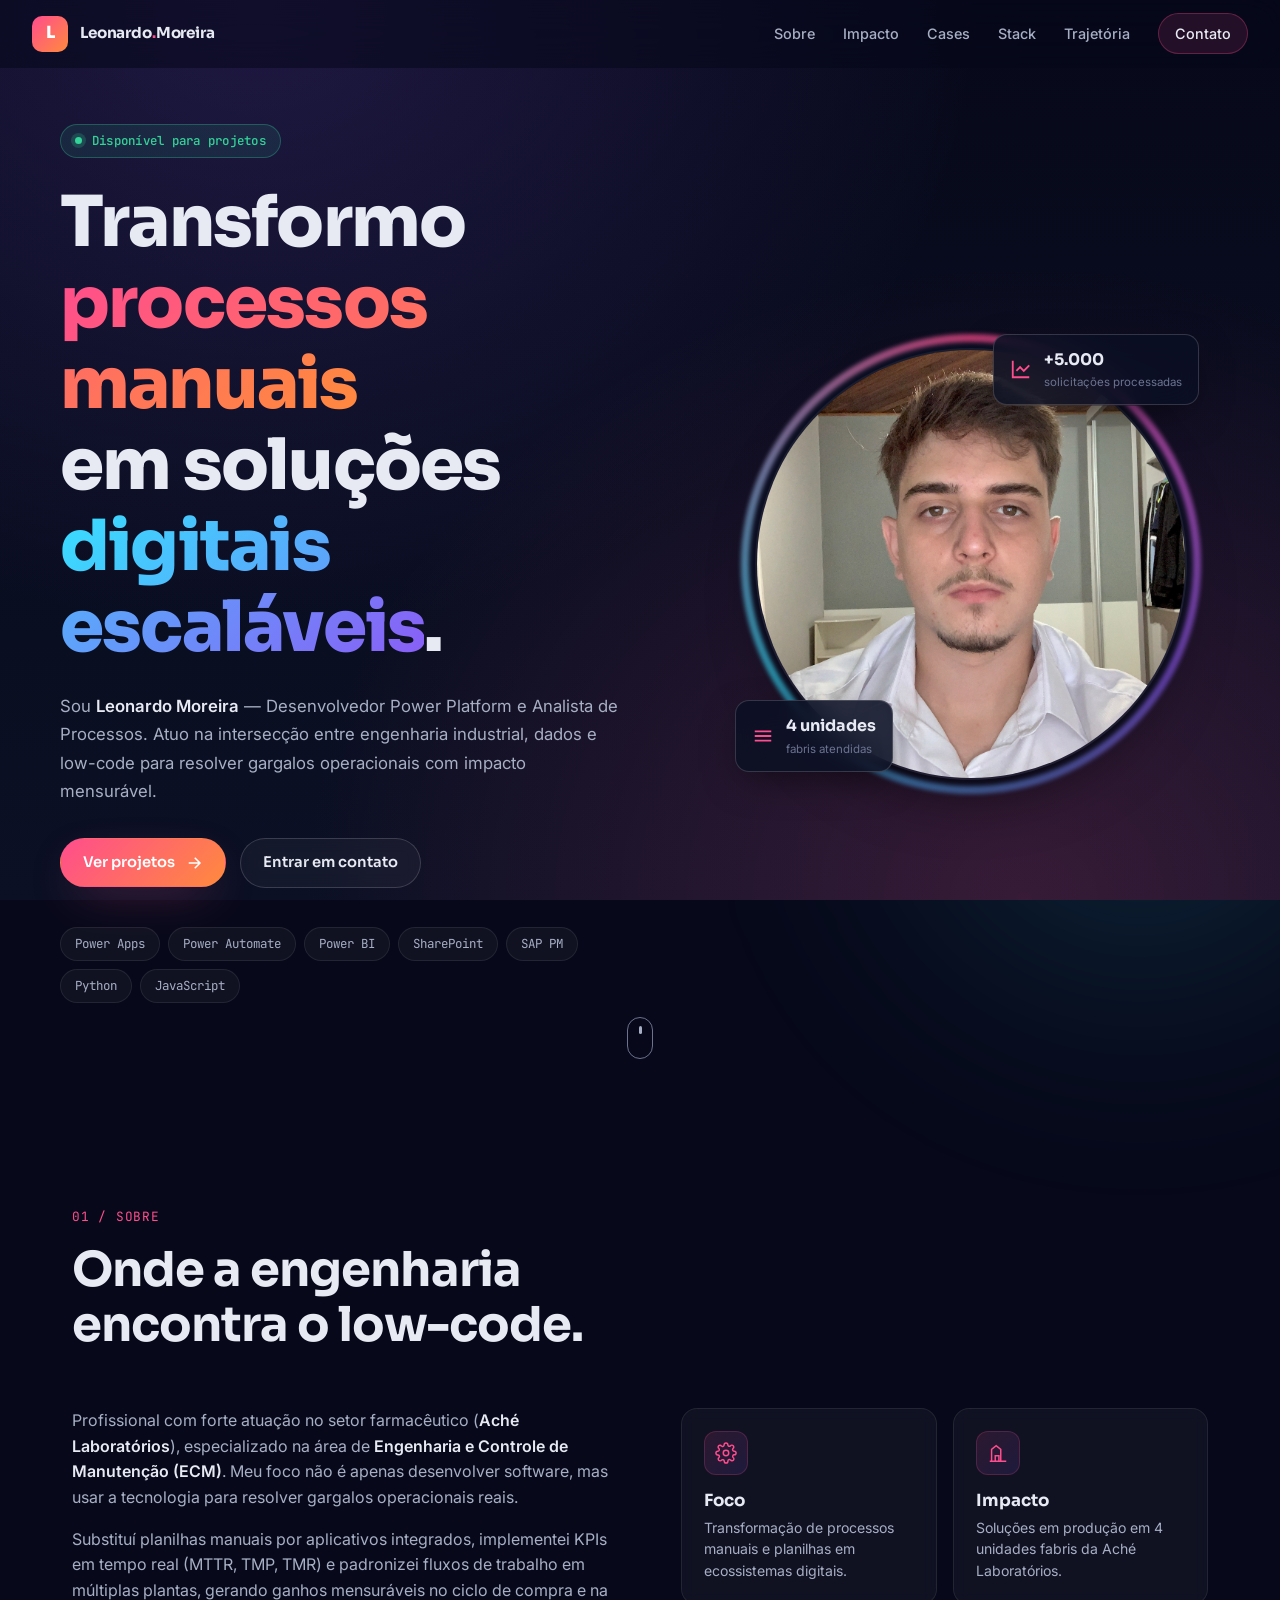
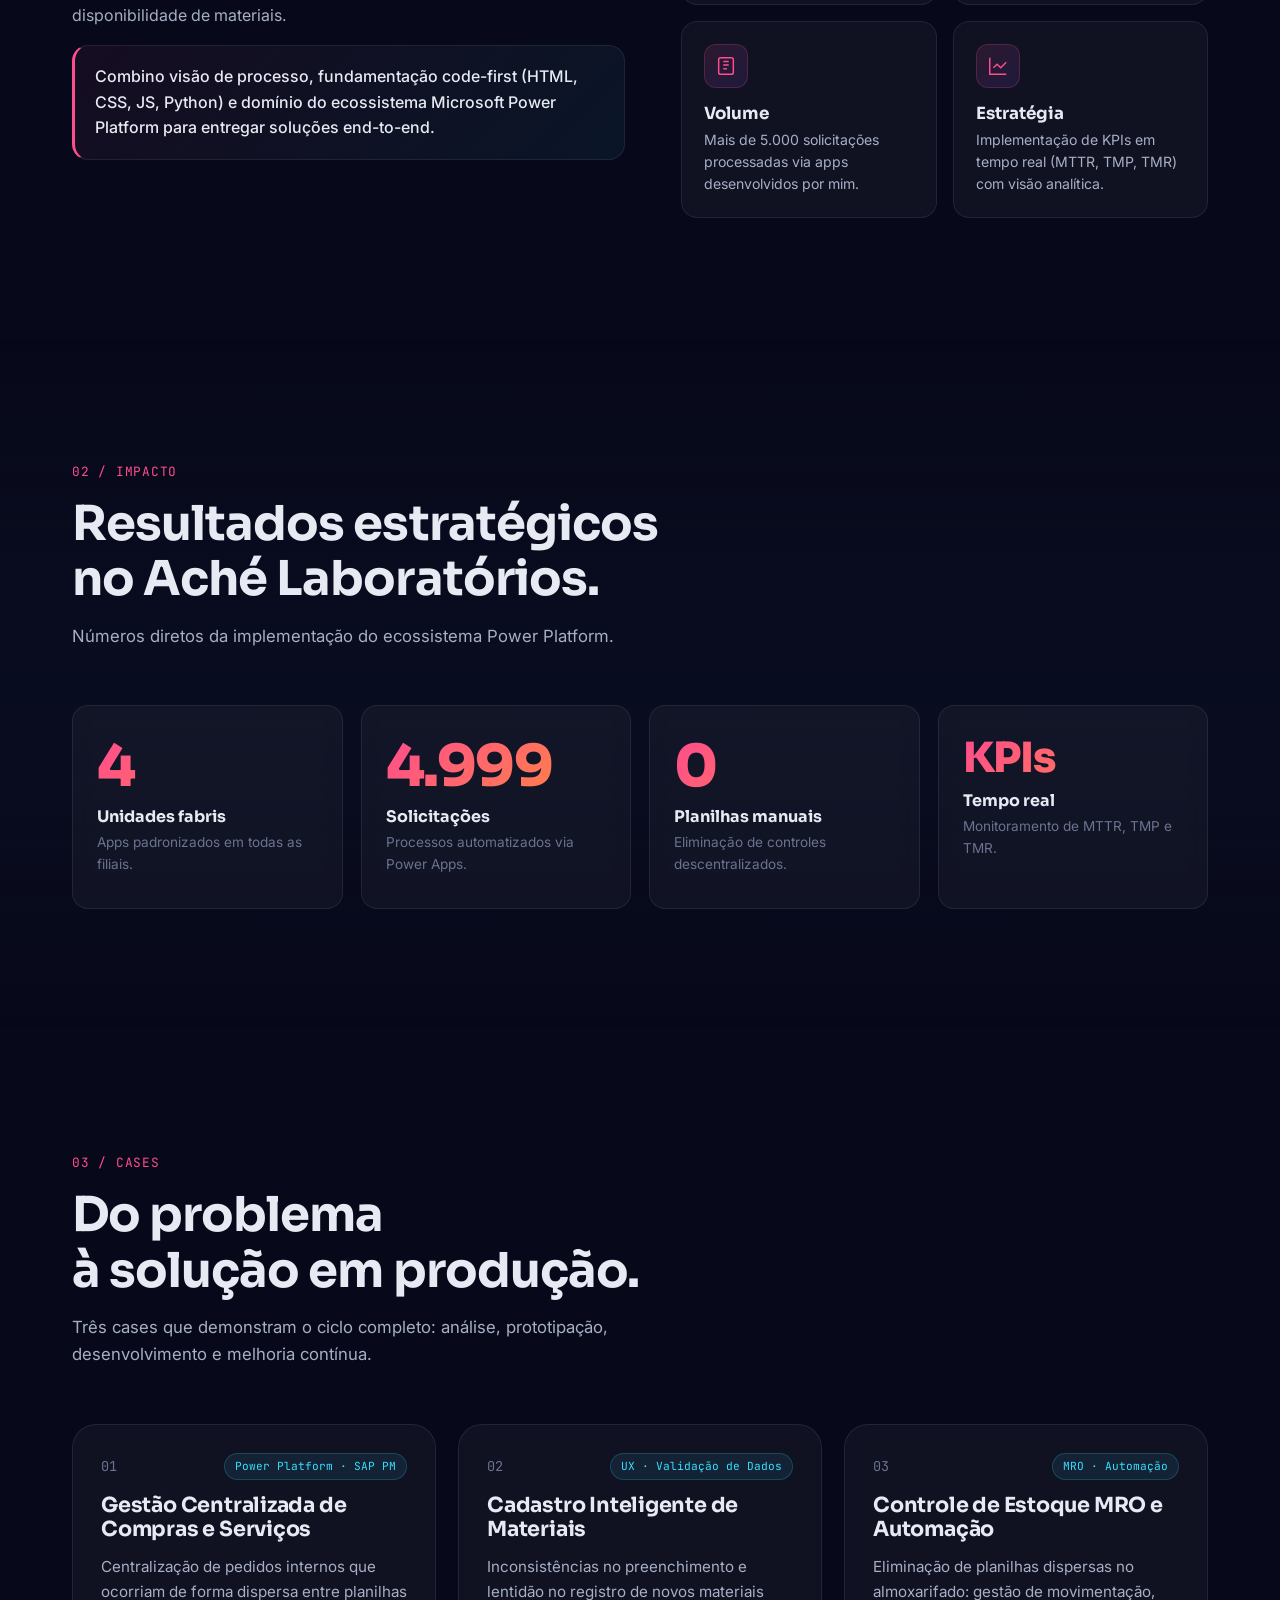
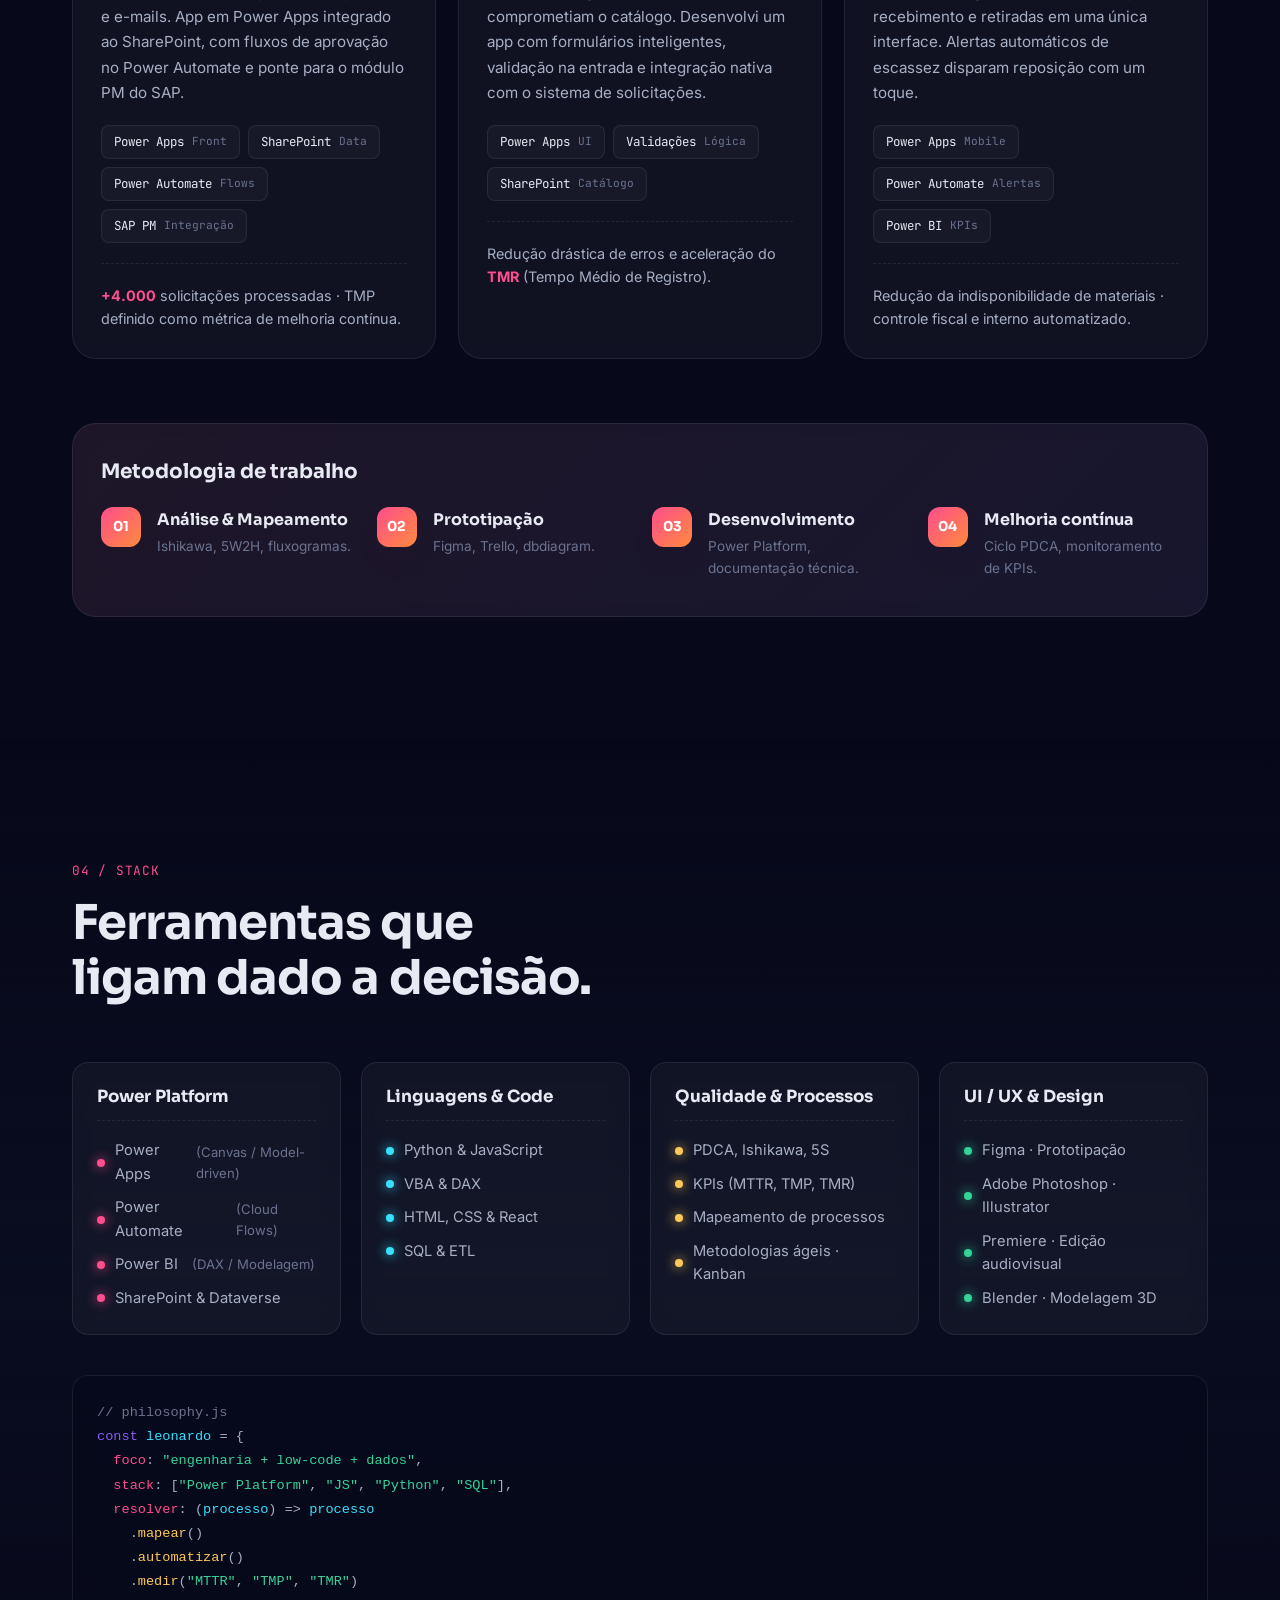
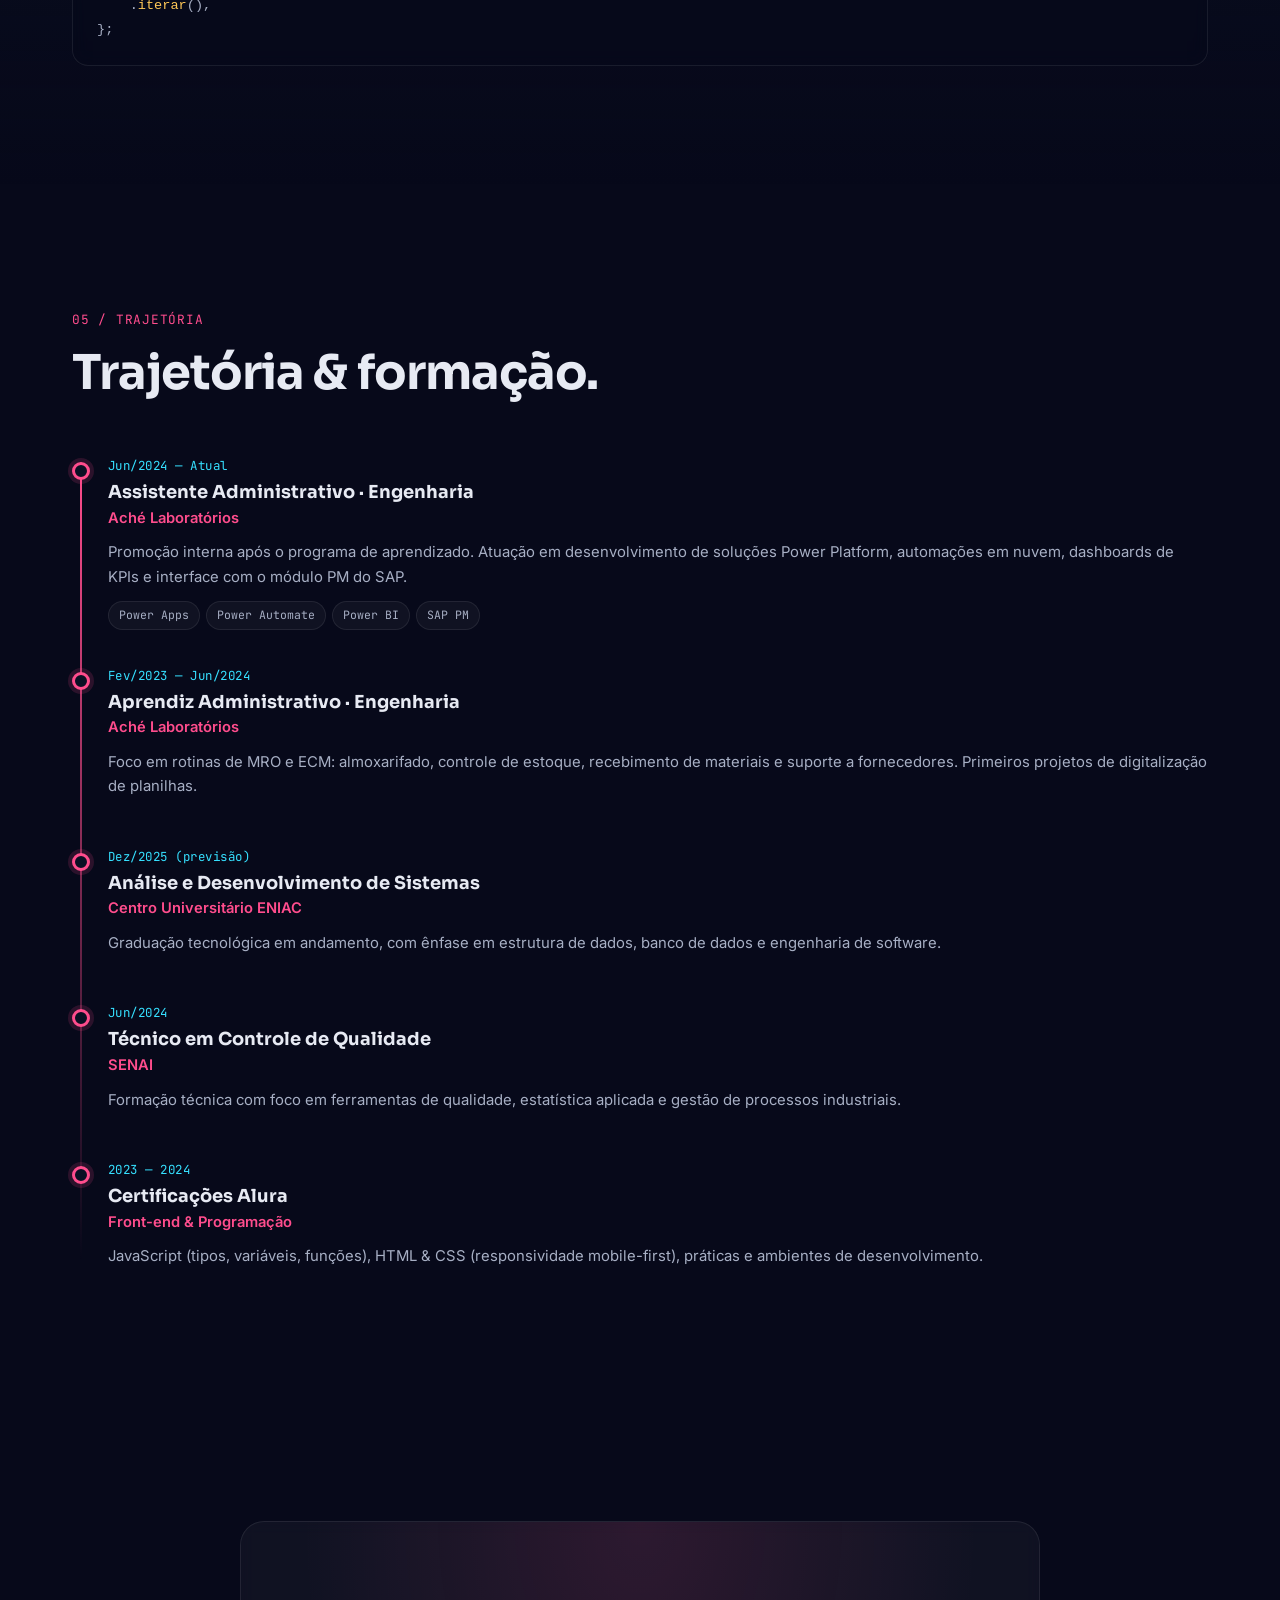
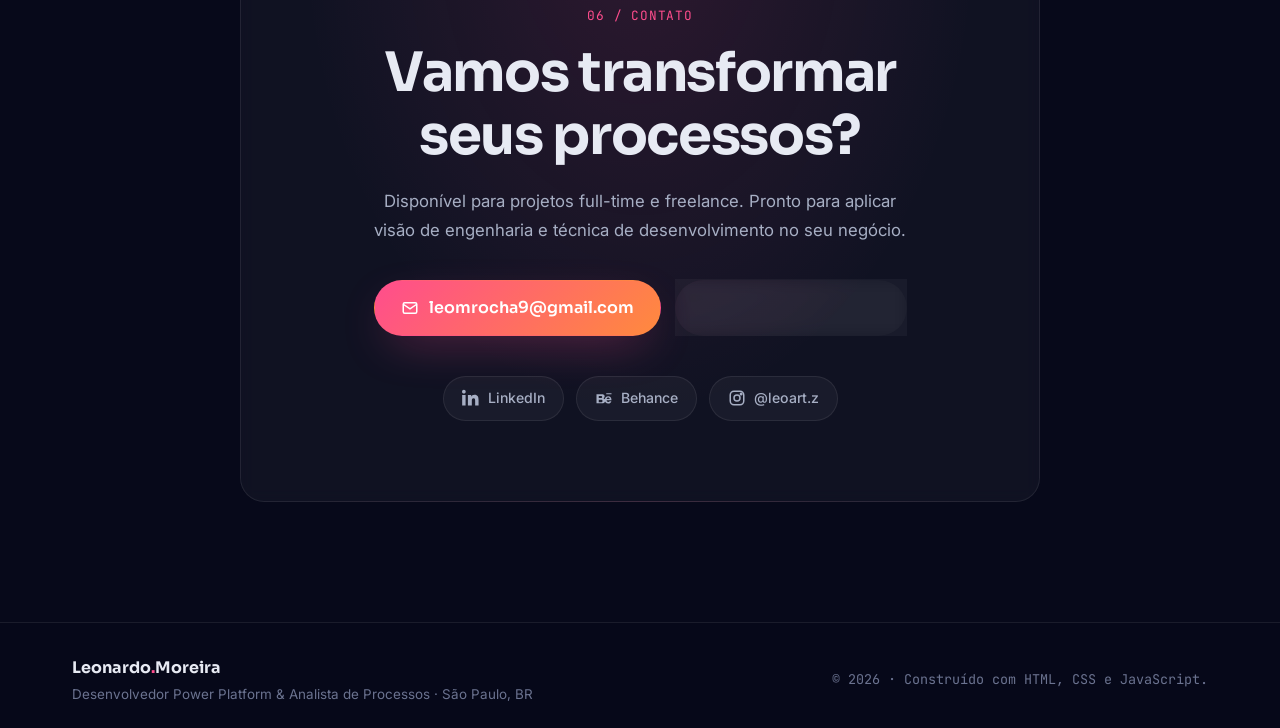
==== index.html @ 19628a92 "feat: portfolio site with data-themed dark UI - Mobile-first responsive layout - Canvas particle net" ====
<!DOCTYPE html>
<html lang="pt-BR">
<head>
    <meta charset="UTF-8" />
    <meta name="viewport" content="width=device-width, initial-scale=1.0" />
    <meta name="description" content="Leonardo Moreira — Desenvolvedor Power Platform & Analista de Processos. Transformando processos manuais em soluções digitais escaláveis." />
    <meta name="author" content="Leonardo Moreira Rocha Alves" />
    <meta name="theme-color" content="#0a0e1a" />

    <meta property="og:type" content="website" />
    <meta property="og:title" content="Leonardo Moreira — Portfólio" />
    <meta property="og:description" content="Desenvolvedor Power Platform & Analista de Processos" />
    <meta property="og:locale" content="pt_BR" />

    <title>Leonardo Moreira — Power Platform & Processos</title>

    <link rel="icon" type="image/svg+xml" href="assets/favicon.svg" />
    <link rel="preconnect" href="https://fonts.googleapis.com" />
    <link rel="preconnect" href="https://fonts.gstatic.com" crossorigin />
    <link href="https://fonts.googleapis.com/css2?family=Sora:wght@400;600;700;800&family=Inter:wght@300;400;500;600;700&family=JetBrains+Mono:wght@400;500&display=swap" rel="stylesheet" />

    <link rel="stylesheet" href="styles/main.css" />
</head>
<body>
    <canvas id="bg-canvas" aria-hidden="true"></canvas>
    <div class="bg-grid" aria-hidden="true"></div>
    <div class="bg-glow bg-glow--1" aria-hidden="true"></div>
    <div class="bg-glow bg-glow--2" aria-hidden="true"></div>

    <header class="nav" id="nav">
        <a href="#top" class="nav__brand" aria-label="Início">
            <span class="nav__logo">L</span>
            <span class="nav__name">Leonardo<span>.</span>Moreira</span>
        </a>
        <nav class="nav__links" aria-label="Navegação principal">
            <a href="#sobre">Sobre</a>
            <a href="#impacto">Impacto</a>
            <a href="#cases">Cases</a>
            <a href="#stack">Stack</a>
            <a href="#trajetoria">Trajetória</a>
            <a href="#contato" class="nav__cta">Contato</a>
        </nav>
        <button class="nav__toggle" id="navToggle" aria-label="Abrir menu" aria-expanded="false">
            <span></span><span></span><span></span>
        </button>
    </header>

    <main id="top">
        <!-- HERO -->
        <section class="hero">
            <div class="hero__container">
                <div class="hero__content reveal">
                    <span class="hero__eyebrow">
                        <span class="dot"></span> Disponível para projetos
                    </span>
                    <h1 class="hero__title">
                        Transformo <span class="grad">processos manuais</span><br />
                        em soluções <span class="grad-2">digitais escaláveis</span>.
                    </h1>
                    <p class="hero__lead">
                        Sou <strong>Leonardo Moreira</strong> — Desenvolvedor Power Platform e Analista de Processos.
                        Atuo na intersecção entre engenharia industrial, dados e low-code para resolver gargalos
                        operacionais com impacto mensurável.
                    </p>
                    <div class="hero__actions">
                        <a href="#cases" class="btn btn--primary">
                            Ver projetos
                            <svg viewBox="0 0 24 24" fill="none" stroke="currentColor" stroke-width="2"><path d="M5 12h14M13 5l7 7-7 7"/></svg>
                        </a>
                        <a href="#contato" class="btn btn--ghost">Entrar em contato</a>
                    </div>
                    <div class="hero__chips">
                        <span class="chip">Power Apps</span>
                        <span class="chip">Power Automate</span>
                        <span class="chip">Power BI</span>
                        <span class="chip">SharePoint</span>
                        <span class="chip">SAP PM</span>
                        <span class="chip">Python</span>
                        <span class="chip">JavaScript</span>
                    </div>
                </div>

                <div class="hero__visual reveal" data-delay="120">
                    <div class="profile">
                        <div class="profile__ring"></div>
                        <div class="profile__photo">
                            <img src="assets/foto-perfil.jpg" alt="Leonardo Moreira" loading="eager" />
                        </div>
                        <div class="profile__badge profile__badge--top">
                            <svg viewBox="0 0 24 24" fill="none" stroke="currentColor" stroke-width="2"><path d="M3 3v18h18"/><path d="M7 14l4-4 4 4 6-6"/></svg>
                            <div>
                                <strong>+5.000</strong>
                                <span>solicitações processadas</span>
                            </div>
                        </div>
                        <div class="profile__badge profile__badge--bottom">
                            <svg viewBox="0 0 24 24" fill="none" stroke="currentColor" stroke-width="2"><path d="M3 7h18M3 12h18M3 17h18"/></svg>
                            <div>
                                <strong>4 unidades</strong>
                                <span>fabris atendidas</span>
                            </div>
                        </div>
                    </div>
                </div>
            </div>
            <a href="#sobre" class="hero__scroll" aria-label="Rolar para baixo">
                <span></span>
            </a>
        </section>

        <!-- SOBRE -->
        <section class="section" id="sobre">
            <div class="container">
                <div class="section__head reveal">
                    <span class="section__eyebrow">01 / Sobre</span>
                    <h2 class="section__title">Onde a engenharia<br /> encontra o low-code.</h2>
                </div>
                <div class="about">
                    <div class="about__text reveal">
                        <p>
                            Profissional com forte atuação no setor farmacêutico (<strong>Aché Laboratórios</strong>),
                            especializado na área de <strong>Engenharia e Controle de Manutenção (ECM)</strong>.
                            Meu foco não é apenas desenvolver software, mas usar a tecnologia para resolver
                            gargalos operacionais reais.
                        </p>
                        <p>
                            Substituí planilhas manuais por aplicativos integrados, implementei KPIs em tempo real
                            (MTTR, TMP, TMR) e padronizei fluxos de trabalho em múltiplas plantas, gerando ganhos
                            mensuráveis no ciclo de compra e na disponibilidade de materiais.
                        </p>
                        <p class="about__highlight">
                            Combino visão de processo, fundamentação code-first (HTML, CSS, JS, Python) e
                            domínio do ecossistema Microsoft Power Platform para entregar soluções end-to-end.
                        </p>
                    </div>
                    <div class="about__pillars">
                        <article class="pillar reveal" data-delay="0">
                            <div class="pillar__icon">
                                <svg viewBox="0 0 24 24" fill="none" stroke="currentColor" stroke-width="1.6"><circle cx="12" cy="12" r="3"/><path d="M19.4 15a1.7 1.7 0 0 0 .3 1.8l.1.1a2 2 0 1 1-2.8 2.8l-.1-.1a1.7 1.7 0 0 0-1.8-.3 1.7 1.7 0 0 0-1 1.5V21a2 2 0 1 1-4 0v-.1a1.7 1.7 0 0 0-1.1-1.5 1.7 1.7 0 0 0-1.8.3l-.1.1a2 2 0 1 1-2.8-2.8l.1-.1a1.7 1.7 0 0 0 .3-1.8 1.7 1.7 0 0 0-1.5-1H3a2 2 0 1 1 0-4h.1a1.7 1.7 0 0 0 1.5-1.1 1.7 1.7 0 0 0-.3-1.8l-.1-.1a2 2 0 1 1 2.8-2.8l.1.1a1.7 1.7 0 0 0 1.8.3h.1A1.7 1.7 0 0 0 10 3.1V3a2 2 0 1 1 4 0v.1a1.7 1.7 0 0 0 1 1.5 1.7 1.7 0 0 0 1.8-.3l.1-.1a2 2 0 1 1 2.8 2.8l-.1.1a1.7 1.7 0 0 0-.3 1.8v.1a1.7 1.7 0 0 0 1.5 1H21a2 2 0 1 1 0 4h-.1a1.7 1.7 0 0 0-1.5 1z"/></svg>
                            </div>
                            <h3>Foco</h3>
                            <p>Transformação de processos manuais e planilhas em ecossistemas digitais.</p>
                        </article>
                        <article class="pillar reveal" data-delay="80">
                            <div class="pillar__icon">
                                <svg viewBox="0 0 24 24" fill="none" stroke="currentColor" stroke-width="1.6"><path d="M3 21h18M5 21V8l5-4 5 4v13M9 21v-6h4v6"/></svg>
                            </div>
                            <h3>Impacto</h3>
                            <p>Soluções em produção em 4 unidades fabris da Aché Laboratórios.</p>
                        </article>
                        <article class="pillar reveal" data-delay="160">
                            <div class="pillar__icon">
                                <svg viewBox="0 0 24 24" fill="none" stroke="currentColor" stroke-width="1.6"><rect x="4" y="3" width="16" height="18" rx="2"/><path d="M9 7h6M9 11h6M9 15h4"/></svg>
                            </div>
                            <h3>Volume</h3>
                            <p>Mais de 5.000 solicitações processadas via apps desenvolvidos por mim.</p>
                        </article>
                        <article class="pillar reveal" data-delay="240">
                            <div class="pillar__icon">
                                <svg viewBox="0 0 24 24" fill="none" stroke="currentColor" stroke-width="1.6"><path d="M3 3v18h18"/><path d="M7 14l4-4 4 4 6-6"/></svg>
                            </div>
                            <h3>Estratégia</h3>
                            <p>Implementação de KPIs em tempo real (MTTR, TMP, TMR) com visão analítica.</p>
                        </article>
                    </div>
                </div>
            </div>
        </section>

        <!-- IMPACTO -->
        <section class="section section--alt" id="impacto">
            <div class="container">
                <div class="section__head reveal">
                    <span class="section__eyebrow">02 / Impacto</span>
                    <h2 class="section__title">Resultados estratégicos<br /> no Aché Laboratórios.</h2>
                    <p class="section__sub">Números diretos da implementação do ecossistema Power Platform.</p>
                </div>
                <div class="metrics">
                    <article class="metric reveal">
                        <div class="metric__value" data-count="4">0</div>
                        <h3>Unidades fabris</h3>
                        <p>Apps padronizados em todas as filiais.</p>
                    </article>
                    <article class="metric reveal" data-delay="80">
                        <div class="metric__value" data-count="5000" data-suffix="+">0</div>
                        <h3>Solicitações</h3>
                        <p>Processos automatizados via Power Apps.</p>
                    </article>
                    <article class="metric reveal" data-delay="160">
                        <div class="metric__value" data-count="0">0</div>
                        <h3>Planilhas manuais</h3>
                        <p>Eliminação de controles descentralizados.</p>
                    </article>
                    <article class="metric reveal" data-delay="240">
                        <div class="metric__value metric__value--text">KPIs</div>
                        <h3>Tempo real</h3>
                        <p>Monitoramento de MTTR, TMP e TMR.</p>
                    </article>
                </div>
            </div>
        </section>

        <!-- CASES -->
        <section class="section" id="cases">
            <div class="container">
                <div class="section__head reveal">
                    <span class="section__eyebrow">03 / Cases</span>
                    <h2 class="section__title">Do problema<br /> à solução em produção.</h2>
                    <p class="section__sub">Três cases que demonstram o ciclo completo: análise, prototipação, desenvolvimento e melhoria contínua.</p>
                </div>
                <div class="cases">
                    <article class="case reveal">
                        <header class="case__header">
                            <span class="case__num">01</span>
                            <span class="case__tag">Power Platform · SAP PM</span>
                        </header>
                        <h3>Gestão Centralizada de Compras e Serviços</h3>
                        <p class="case__desc">
                            Centralização de pedidos internos que ocorriam de forma dispersa entre planilhas
                            e e-mails. App em Power Apps integrado ao SharePoint, com fluxos de aprovação no
                            Power Automate e ponte para o módulo PM do SAP.
                        </p>
                        <ul class="case__stack">
                            <li>Power Apps <span>Front</span></li>
                            <li>SharePoint <span>Data</span></li>
                            <li>Power Automate <span>Flows</span></li>
                            <li>SAP PM <span>Integração</span></li>
                        </ul>
                        <div class="case__result">
                            <strong>+4.000</strong> solicitações processadas · TMP definido como métrica de melhoria contínua.
                        </div>
                    </article>

                    <article class="case reveal" data-delay="100">
                        <header class="case__header">
                            <span class="case__num">02</span>
                            <span class="case__tag">UX · Validação de Dados</span>
                        </header>
                        <h3>Cadastro Inteligente de Materiais</h3>
                        <p class="case__desc">
                            Inconsistências no preenchimento e lentidão no registro de novos materiais comprometiam
                            o catálogo. Desenvolvi um app com formulários inteligentes, validação na entrada
                            e integração nativa com o sistema de solicitações.
                        </p>
                        <ul class="case__stack">
                            <li>Power Apps <span>UI</span></li>
                            <li>Validações <span>Lógica</span></li>
                            <li>SharePoint <span>Catálogo</span></li>
                        </ul>
                        <div class="case__result">
                            Redução drástica de erros e aceleração do <strong>TMR</strong> (Tempo Médio de Registro).
                        </div>
                    </article>

                    <article class="case reveal" data-delay="200">
                        <header class="case__header">
                            <span class="case__num">03</span>
                            <span class="case__tag">MRO · Automação</span>
                        </header>
                        <h3>Controle de Estoque MRO e Automação</h3>
                        <p class="case__desc">
                            Eliminação de planilhas dispersas no almoxarifado: gestão de movimentação,
                            recebimento e retiradas em uma única interface. Alertas automáticos de escassez
                            disparam reposição com um toque.
                        </p>
                        <ul class="case__stack">
                            <li>Power Apps <span>Mobile</span></li>
                            <li>Power Automate <span>Alertas</span></li>
                            <li>Power BI <span>KPIs</span></li>
                        </ul>
                        <div class="case__result">
                            Redução da indisponibilidade de materiais · controle fiscal e interno automatizado.
                        </div>
                    </article>
                </div>

                <div class="method reveal">
                    <h3 class="method__title">Metodologia de trabalho</h3>
                    <ol class="method__steps">
                        <li>
                            <span>01</span>
                            <strong>Análise &amp; Mapeamento</strong>
                            <p>Ishikawa, 5W2H, fluxogramas.</p>
                        </li>
                        <li>
                            <span>02</span>
                            <strong>Prototipação</strong>
                            <p>Figma, Trello, dbdiagram.</p>
                        </li>
                        <li>
                            <span>03</span>
                            <strong>Desenvolvimento</strong>
                            <p>Power Platform, documentação técnica.</p>
                        </li>
                        <li>
                            <span>04</span>
                            <strong>Melhoria contínua</strong>
                            <p>Ciclo PDCA, monitoramento de KPIs.</p>
                        </li>
                    </ol>
                </div>
            </div>
        </section>

        <!-- STACK -->
        <section class="section section--alt" id="stack">
            <div class="container">
                <div class="section__head reveal">
                    <span class="section__eyebrow">04 / Stack</span>
                    <h2 class="section__title">Ferramentas que<br /> ligam dado a decisão.</h2>
                </div>

                <div class="stack">
                    <article class="stack__group reveal">
                        <h3>Power Platform</h3>
                        <ul>
                            <li><span class="dotc dotc--p"></span> Power Apps <em>(Canvas / Model-driven)</em></li>
                            <li><span class="dotc dotc--p"></span> Power Automate <em>(Cloud Flows)</em></li>
                            <li><span class="dotc dotc--p"></span> Power BI <em>(DAX / Modelagem)</em></li>
                            <li><span class="dotc dotc--p"></span> SharePoint &amp; Dataverse</li>
                        </ul>
                    </article>

                    <article class="stack__group reveal" data-delay="80">
                        <h3>Linguagens &amp; Code</h3>
                        <ul>
                            <li><span class="dotc dotc--c"></span> Python &amp; JavaScript</li>
                            <li><span class="dotc dotc--c"></span> VBA &amp; DAX</li>
                            <li><span class="dotc dotc--c"></span> HTML, CSS &amp; React</li>
                            <li><span class="dotc dotc--c"></span> SQL &amp; ETL</li>
                        </ul>
                    </article>

                    <article class="stack__group reveal" data-delay="160">
                        <h3>Qualidade &amp; Processos</h3>
                        <ul>
                            <li><span class="dotc dotc--y"></span> PDCA, Ishikawa, 5S</li>
                            <li><span class="dotc dotc--y"></span> KPIs (MTTR, TMP, TMR)</li>
                            <li><span class="dotc dotc--y"></span> Mapeamento de processos</li>
                            <li><span class="dotc dotc--y"></span> Metodologias ágeis · Kanban</li>
                        </ul>
                    </article>

                    <article class="stack__group reveal" data-delay="240">
                        <h3>UI / UX &amp; Design</h3>
                        <ul>
                            <li><span class="dotc dotc--g"></span> Figma · Prototipação</li>
                            <li><span class="dotc dotc--g"></span> Adobe Photoshop · Illustrator</li>
                            <li><span class="dotc dotc--g"></span> Premiere · Edição audiovisual</li>
                            <li><span class="dotc dotc--g"></span> Blender · Modelagem 3D</li>
                        </ul>
                    </article>
                </div>

                <pre class="codeblock reveal" aria-hidden="true"><code><span class="t-c">// philosophy.js</span>
<span class="t-k">const</span> <span class="t-v">leonardo</span> = {
  <span class="t-p">foco</span>: <span class="t-s">"engenharia + low-code + dados"</span>,
  <span class="t-p">stack</span>: [<span class="t-s">"Power Platform"</span>, <span class="t-s">"JS"</span>, <span class="t-s">"Python"</span>, <span class="t-s">"SQL"</span>],
  <span class="t-p">resolver</span>: (<span class="t-v">processo</span>) =&gt; <span class="t-v">processo</span>
    .<span class="t-f">mapear</span>()
    .<span class="t-f">automatizar</span>()
    .<span class="t-f">medir</span>(<span class="t-s">"MTTR"</span>, <span class="t-s">"TMP"</span>, <span class="t-s">"TMR"</span>)
    .<span class="t-f">iterar</span>(),
};</code></pre>
            </div>
        </section>

        <!-- TRAJETÓRIA -->
        <section class="section" id="trajetoria">
            <div class="container">
                <div class="section__head reveal">
                    <span class="section__eyebrow">05 / Trajetória</span>
                    <h2 class="section__title">Trajetória &amp; formação.</h2>
                </div>

                <ol class="timeline">
                    <li class="timeline__item reveal">
                        <span class="timeline__date">Jun/2024 — Atual</span>
                        <h3>Assistente Administrativo · Engenharia</h3>
                        <span class="timeline__org">Aché Laboratórios</span>
                        <p>Promoção interna após o programa de aprendizado. Atuação em desenvolvimento de soluções
                        Power Platform, automações em nuvem, dashboards de KPIs e interface com o módulo PM do SAP.</p>
                        <ul class="timeline__tags">
                            <li>Power Apps</li><li>Power Automate</li><li>Power BI</li><li>SAP PM</li>
                        </ul>
                    </li>
                    <li class="timeline__item reveal" data-delay="80">
                        <span class="timeline__date">Fev/2023 — Jun/2024</span>
                        <h3>Aprendiz Administrativo · Engenharia</h3>
                        <span class="timeline__org">Aché Laboratórios</span>
                        <p>Foco em rotinas de MRO e ECM: almoxarifado, controle de estoque, recebimento de materiais
                        e suporte a fornecedores. Primeiros projetos de digitalização de planilhas.</p>
                    </li>
                    <li class="timeline__item reveal" data-delay="160">
                        <span class="timeline__date">Dez/2025 (previsão)</span>
                        <h3>Análise e Desenvolvimento de Sistemas</h3>
                        <span class="timeline__org">Centro Universitário ENIAC</span>
                        <p>Graduação tecnológica em andamento, com ênfase em estrutura de dados, banco de dados e
                        engenharia de software.</p>
                    </li>
                    <li class="timeline__item reveal" data-delay="240">
                        <span class="timeline__date">Jun/2024</span>
                        <h3>Técnico em Controle de Qualidade</h3>
                        <span class="timeline__org">SENAI</span>
                        <p>Formação técnica com foco em ferramentas de qualidade, estatística aplicada e
                        gestão de processos industriais.</p>
                    </li>
                    <li class="timeline__item reveal" data-delay="320">
                        <span class="timeline__date">2023 — 2024</span>
                        <h3>Certificações Alura</h3>
                        <span class="timeline__org">Front-end &amp; Programação</span>
                        <p>JavaScript (tipos, variáveis, funções), HTML &amp; CSS (responsividade mobile-first),
                        práticas e ambientes de desenvolvimento.</p>
                    </li>
                </ol>
            </div>
        </section>

        <!-- CONTATO -->
        <section class="section section--cta" id="contato">
            <div class="container">
                <div class="cta reveal">
                    <span class="section__eyebrow">06 / Contato</span>
                    <h2 class="cta__title">Vamos transformar<br /> seus processos?</h2>
                    <p class="cta__lead">
                        Disponível para projetos full-time e freelance. Pronto para aplicar visão de
                        engenharia e técnica de desenvolvimento no seu negócio.
                    </p>

                    <div class="cta__actions">
                        <a href="mailto:leomrocha9@gmail.com" class="btn btn--primary btn--lg">
                            <svg viewBox="0 0 24 24" fill="none" stroke="currentColor" stroke-width="2"><rect x="3" y="5" width="18" height="14" rx="2"/><path d="M3 7l9 6 9-6"/></svg>
                            leomrocha9@gmail.com
                        </a>
                        <a href="https://wa.me/5511957696134" class="btn btn--ghost btn--lg" target="_blank" rel="noopener">
                            <svg viewBox="0 0 24 24" fill="none" stroke="currentColor" stroke-width="2"><path d="M21 11.5a8.5 8.5 0 0 1-12.8 7.4L3 21l2.2-5.1A8.5 8.5 0 1 1 21 11.5z"/></svg>
                            +55 11 95769-6134
                        </a>
                    </div>

                    <ul class="socials">
                        <li>
                            <a href="https://www.linkedin.com/in/leonardo-moreira18/" target="_blank" rel="noopener" aria-label="LinkedIn">
                                <svg viewBox="0 0 24 24" fill="currentColor"><path d="M4.98 3.5C4.98 4.88 3.87 6 2.5 6S0 4.88 0 3.5 1.12 1 2.5 1s2.48 1.12 2.48 2.5zM.22 8h4.56v14H.22V8zm7.65 0h4.37v1.91h.06c.61-1.16 2.1-2.39 4.32-2.39 4.62 0 5.47 3.04 5.47 6.99V22h-4.56v-6.2c0-1.48-.03-3.38-2.06-3.38-2.06 0-2.38 1.61-2.38 3.27V22H7.87V8z"/></svg>
                                <span>LinkedIn</span>
                            </a>
                        </li>
                        <li>
                            <a href="https://www.behance.net/leomoreira1" target="_blank" rel="noopener" aria-label="Behance">
                                <svg viewBox="0 0 24 24" fill="currentColor"><path d="M22 7h-7V5.5h7V7zM11.28 12.36c1.04-.5 1.6-1.34 1.6-2.5 0-2.3-1.7-2.86-3.7-2.86H2v12h7.4c2.13 0 4.13-1.04 4.13-3.43 0-1.5-.7-2.6-2.25-3.21zM5 9.4h2.9c.93 0 1.66.27 1.66 1.32 0 .97-.66 1.36-1.56 1.36H5V9.4zm3.13 8.2H5v-3.4h3.2c1.13 0 1.85.47 1.85 1.66 0 1.2-.85 1.74-1.92 1.74zM22 14.66c0-2.66-1.55-4.86-4.36-4.86-2.74 0-4.6 2.07-4.6 4.78 0 2.81 1.77 4.74 4.6 4.74 2.16 0 3.55-.97 4.21-3.04h-2.32c-.24.74-1.02.96-1.78.96-1.46 0-2.22-.86-2.22-2.31H22v-.27zm-6.45-1.36c.07-1.2.86-1.95 2.04-1.95 1.25 0 1.86.73 1.97 1.95h-4.01z"/></svg>
                                <span>Behance</span>
                            </a>
                        </li>
                        <li>
                            <a href="https://www.instagram.com/leoart.z/" target="_blank" rel="noopener" aria-label="Instagram">
                                <svg viewBox="0 0 24 24" fill="none" stroke="currentColor" stroke-width="2"><rect x="3" y="3" width="18" height="18" rx="5"/><circle cx="12" cy="12" r="4"/><circle cx="17.5" cy="6.5" r="1" fill="currentColor"/></svg>
                                <span>@leoart.z</span>
                            </a>
                        </li>
                    </ul>
                </div>
            </div>
        </section>
    </main>

    <footer class="footer">
        <div class="container footer__inner">
            <div>
                <span class="footer__brand">Leonardo<span>.</span>Moreira</span>
                <p>Desenvolvedor Power Platform &amp; Analista de Processos · São Paulo, BR</p>
            </div>
            <p class="footer__copy">© <span id="year">2026</span> · Construído com HTML, CSS e JavaScript.</p>
        </div>
    </footer>

    <script src="scripts/main.js" defer></script>
</body>
</html>
---- styles/main.css ----
/* =========================================================
   Leonardo Moreira — Portfolio
   Mobile-first · Dark · Modern
   ========================================================= */

/* ---------- Tokens ---------- */
:root {
    --bg: #07091a;
    --bg-2: #0b1024;
    --surface: rgba(255, 255, 255, 0.04);
    --surface-2: rgba(255, 255, 255, 0.06);
    --border: rgba(255, 255, 255, 0.08);
    --border-strong: rgba(255, 255, 255, 0.16);
    --text: #e7eaf3;
    --text-soft: #a7afc4;
    --text-mute: #6b7390;

    --pink: #ff4d8d;
    --pink-2: #ff6fa3;
    --cyan: #36e0ff;
    --violet: #8b5cf6;
    --gold: #ffc857;
    --green: #34d399;

    --grad-1: linear-gradient(135deg, #ff4d8d 0%, #ff8a3d 100%);
    --grad-2: linear-gradient(135deg, #36e0ff 0%, #8b5cf6 100%);

    --radius-sm: 10px;
    --radius: 16px;
    --radius-lg: 24px;

    --shadow-1: 0 1px 2px rgba(0, 0, 0, 0.4);
    --shadow-2: 0 12px 40px -12px rgba(0, 0, 0, 0.6);
    --shadow-pink: 0 16px 48px -16px rgba(255, 77, 141, 0.45);

    --font-display: 'Sora', system-ui, sans-serif;
    --font-body: 'Inter', system-ui, sans-serif;
    --font-mono: 'JetBrains Mono', ui-monospace, monospace;

    --container: 1200px;
    --nav-h: 68px;
}

/* ---------- Reset ---------- */
*,
*::before,
*::after {
    box-sizing: border-box;
}

html {
    scroll-behavior: smooth;
    -webkit-text-size-adjust: 100%;
}

body {
    margin: 0;
    font-family: var(--font-body);
    color: var(--text);
    background: var(--bg);
    line-height: 1.6;
    overflow-x: hidden;
    -webkit-font-smoothing: antialiased;
    -moz-osx-font-smoothing: grayscale;
}

img {
    max-width: 100%;
    display: block;
}

a {
    color: inherit;
    text-decoration: none;
}

button {
    font: inherit;
    cursor: pointer;
    border: 0;
    background: transparent;
    color: inherit;
}

ul,
ol {
    list-style: none;
    padding: 0;
    margin: 0;
}

h1,
h2,
h3,
h4 {
    font-family: var(--font-display);
    font-weight: 700;
    line-height: 1.15;
    margin: 0;
}

p {
    margin: 0;
}

::selection {
    background: var(--pink);
    color: #fff;
}

/* ---------- Background layers ---------- */
#bg-canvas {
    position: fixed;
    inset: 0;
    width: 100%;
    height: 100%;
    z-index: -3;
    opacity: 0.55;
    filter: blur(0.4px);
}

.bg-grid {
    position: fixed;
    inset: 0;
    z-index: -2;
    background-image:
        linear-gradient(rgba(255, 255, 255, 0.025) 1px, transparent 1px),
        linear-gradient(90deg, rgba(255, 255, 255, 0.025) 1px, transparent 1px);
    background-size: 56px 56px;
    mask-image: radial-gradient(ellipse at center, #000 30%, transparent 75%);
    -webkit-mask-image: radial-gradient(ellipse at center, #000 30%, transparent 75%);
    pointer-events: none;
}

.bg-glow {
    position: fixed;
    border-radius: 50%;
    filter: blur(120px);
    z-index: -2;
    pointer-events: none;
    opacity: 0.5;
}

.bg-glow--1 {
    width: 520px;
    height: 520px;
    top: -120px;
    left: -120px;
    background: radial-gradient(circle, rgba(255, 77, 141, 0.55), transparent 70%);
}

.bg-glow--2 {
    width: 600px;
    height: 600px;
    bottom: -160px;
    right: -160px;
    background: radial-gradient(circle, rgba(54, 224, 255, 0.45), transparent 70%);
}

body::before {
    content: '';
    position: fixed;
    inset: 0;
    z-index: -1;
    background:
        radial-gradient(ellipse at 20% 0%, rgba(139, 92, 246, 0.18), transparent 50%),
        radial-gradient(ellipse at 80% 100%, rgba(255, 77, 141, 0.18), transparent 50%),
        linear-gradient(180deg, var(--bg) 0%, var(--bg-2) 100%);
    pointer-events: none;
}

/* ---------- Container ---------- */
.container {
    width: 100%;
    max-width: var(--container);
    margin: 0 auto;
    padding: 0 20px;
}

@media (min-width: 768px) {
    .container {
        padding: 0 32px;
    }
}

/* ---------- Navigation ---------- */
.nav {
    position: sticky;
    top: 0;
    z-index: 50;
    height: var(--nav-h);
    display: flex;
    align-items: center;
    justify-content: space-between;
    padding: 0 20px;
    backdrop-filter: blur(18px);
    -webkit-backdrop-filter: blur(18px);
    background: rgba(7, 9, 26, 0.55);
    border-bottom: 1px solid transparent;
    transition: border-color 0.25s ease, background 0.25s ease;
}

.nav.is-scrolled {
    background: rgba(7, 9, 26, 0.85);
    border-bottom-color: var(--border);
}

.nav__brand {
    display: flex;
    align-items: center;
    gap: 12px;
    font-family: var(--font-display);
    font-weight: 700;
    font-size: 0.95rem;
    letter-spacing: -0.01em;
}

.nav__logo {
    display: grid;
    place-items: center;
    width: 36px;
    height: 36px;
    border-radius: 10px;
    background: var(--grad-1);
    color: #fff;
    font-family: var(--font-display);
    font-weight: 800;
    font-size: 1.05rem;
    box-shadow: var(--shadow-pink);
}

.nav__name span {
    color: var(--pink);
}

.nav__links {
    display: none;
    align-items: center;
    gap: 28px;
    font-size: 0.9rem;
    font-weight: 500;
}

.nav__links a {
    color: var(--text-soft);
    transition: color 0.2s;
    position: relative;
}

.nav__links a:hover {
    color: var(--text);
}

.nav__links a:not(.nav__cta)::after {
    content: '';
    position: absolute;
    left: 0;
    bottom: -6px;
    width: 0;
    height: 2px;
    background: var(--grad-1);
    border-radius: 2px;
    transition: width 0.25s ease;
}

.nav__links a:hover:not(.nav__cta)::after {
    width: 100%;
}

.nav__cta {
    padding: 8px 16px;
    border-radius: 999px;
    background: rgba(255, 77, 141, 0.12);
    color: var(--text) !important;
    border: 1px solid rgba(255, 77, 141, 0.3);
    transition: all 0.2s;
}

.nav__cta:hover {
    background: var(--pink);
    border-color: var(--pink);
    box-shadow: var(--shadow-pink);
}

.nav__toggle {
    width: 40px;
    height: 40px;
    display: grid;
    place-items: center;
    gap: 4px;
    border-radius: 10px;
    border: 1px solid var(--border);
    background: var(--surface);
}

.nav__toggle span {
    width: 18px;
    height: 2px;
    background: var(--text);
    border-radius: 2px;
    transition: all 0.25s;
}

.nav__toggle[aria-expanded='true'] span:nth-child(1) {
    transform: translateY(6px) rotate(45deg);
}

.nav__toggle[aria-expanded='true'] span:nth-child(2) {
    opacity: 0;
}

.nav__toggle[aria-expanded='true'] span:nth-child(3) {
    transform: translateY(-6px) rotate(-45deg);
}

@media (min-width: 880px) {
    .nav {
        padding: 0 32px;
    }

    .nav__links {
        display: flex;
    }

    .nav__toggle {
        display: none;
    }
}

/* Mobile menu */
.nav.is-open .nav__links {
    display: flex;
    flex-direction: column;
    align-items: stretch;
    gap: 4px;
    position: absolute;
    top: var(--nav-h);
    left: 0;
    right: 0;
    padding: 16px 20px 24px;
    background: rgba(7, 9, 26, 0.96);
    backdrop-filter: blur(18px);
    border-bottom: 1px solid var(--border);
}

.nav.is-open .nav__links a {
    padding: 12px 14px;
    border-radius: 12px;
    border: 1px solid transparent;
}

.nav.is-open .nav__links a:hover {
    background: var(--surface);
    border-color: var(--border);
}

.nav.is-open .nav__links a:not(.nav__cta)::after {
    display: none;
}

/* ---------- Buttons ---------- */
.btn {
    display: inline-flex;
    align-items: center;
    justify-content: center;
    gap: 10px;
    padding: 12px 22px;
    font-family: var(--font-display);
    font-weight: 600;
    font-size: 0.92rem;
    border-radius: 999px;
    border: 1px solid transparent;
    cursor: pointer;
    transition: all 0.25s ease;
    white-space: nowrap;
}

.btn svg {
    width: 18px;
    height: 18px;
    flex-shrink: 0;
}

.btn--primary {
    background: var(--grad-1);
    color: #fff;
    box-shadow: var(--shadow-pink);
}

.btn--primary:hover {
    transform: translateY(-2px);
    box-shadow: 0 24px 56px -16px rgba(255, 77, 141, 0.6);
}

.btn--ghost {
    background: var(--surface);
    color: var(--text);
    border-color: var(--border-strong);
    backdrop-filter: blur(8px);
}

.btn--ghost:hover {
    background: var(--surface-2);
    border-color: var(--pink);
    color: #fff;
}

.btn--lg {
    padding: 14px 26px;
    font-size: 1rem;
}

/* ---------- Hero ---------- */
.hero {
    position: relative;
    padding: 56px 0 80px;
    min-height: calc(100vh - var(--nav-h));
    display: flex;
    align-items: center;
}

.hero__container {
    width: 100%;
    max-width: var(--container);
    margin: 0 auto;
    padding: 0 20px;
    display: grid;
    grid-template-columns: 1fr;
    gap: 56px;
    align-items: center;
}

.hero__eyebrow {
    display: inline-flex;
    align-items: center;
    gap: 10px;
    padding: 6px 14px;
    border-radius: 999px;
    background: rgba(52, 211, 153, 0.1);
    border: 1px solid rgba(52, 211, 153, 0.3);
    color: var(--green);
    font-family: var(--font-mono);
    font-size: 0.78rem;
    font-weight: 500;
    letter-spacing: 0.02em;
    margin-bottom: 24px;
}

.hero__eyebrow .dot {
    width: 7px;
    height: 7px;
    border-radius: 50%;
    background: var(--green);
    box-shadow: 0 0 0 4px rgba(52, 211, 153, 0.2);
    animation: pulse 2s ease-in-out infinite;
}

@keyframes pulse {
    0%, 100% { box-shadow: 0 0 0 4px rgba(52, 211, 153, 0.2); }
    50% { box-shadow: 0 0 0 8px rgba(52, 211, 153, 0.05); }
}

.hero__title {
    font-size: clamp(2.2rem, 7vw, 4.4rem);
    font-weight: 800;
    letter-spacing: -0.025em;
    margin-bottom: 24px;
}

.grad {
    background: var(--grad-1);
    -webkit-background-clip: text;
    background-clip: text;
    color: transparent;
}

.grad-2 {
    background: var(--grad-2);
    -webkit-background-clip: text;
    background-clip: text;
    color: transparent;
}

.hero__lead {
    font-size: 1.05rem;
    color: var(--text-soft);
    max-width: 560px;
    margin-bottom: 32px;
    line-height: 1.7;
}

.hero__lead strong {
    color: var(--text);
    font-weight: 600;
}

.hero__actions {
    display: flex;
    flex-wrap: wrap;
    gap: 14px;
    margin-bottom: 40px;
}

.hero__chips {
    display: flex;
    flex-wrap: wrap;
    gap: 8px;
}

.chip {
    padding: 6px 14px;
    border-radius: 999px;
    background: var(--surface);
    border: 1px solid var(--border);
    color: var(--text-soft);
    font-family: var(--font-mono);
    font-size: 0.78rem;
    transition: all 0.2s;
}

.chip:hover {
    border-color: var(--pink);
    color: #fff;
    transform: translateY(-1px);
}

/* Hero visual: profile photo */
.hero__visual {
    display: flex;
    justify-content: center;
    align-items: center;
    position: relative;
}

.profile {
    position: relative;
    width: min(360px, 80vw);
    aspect-ratio: 1 / 1;
}

.profile__ring {
    position: absolute;
    inset: -10px;
    border-radius: 50%;
    background: conic-gradient(from 0deg, var(--pink), var(--violet), var(--cyan), var(--pink));
    filter: blur(2px);
    opacity: 0.7;
    animation: rotate 14s linear infinite;
}

.profile__ring::after {
    content: '';
    position: absolute;
    inset: 8px;
    border-radius: 50%;
    background: var(--bg-2);
}

@keyframes rotate {
    to { transform: rotate(360deg); }
}

.profile__photo {
    position: absolute;
    inset: 4px;
    border-radius: 50%;
    overflow: hidden;
    border: 2px solid rgba(255, 255, 255, 0.06);
    box-shadow: 0 30px 60px -20px rgba(0, 0, 0, 0.6);
}

.profile__photo img {
    width: 100%;
    height: 100%;
    object-fit: cover;
}

.profile__badge {
    position: absolute;
    display: flex;
    align-items: center;
    gap: 12px;
    padding: 12px 16px;
    border-radius: 14px;
    background: rgba(11, 16, 36, 0.85);
    backdrop-filter: blur(16px);
    border: 1px solid var(--border-strong);
    box-shadow: var(--shadow-2);
    font-size: 0.78rem;
    z-index: 2;
}

.profile__badge svg {
    width: 22px;
    height: 22px;
    color: var(--pink);
    flex-shrink: 0;
}

.profile__badge strong {
    display: block;
    font-family: var(--font-display);
    font-size: 1rem;
    color: var(--text);
}

.profile__badge span {
    color: var(--text-mute);
    font-size: 0.72rem;
}

.profile__badge--top {
    top: -10px;
    right: -8px;
    animation: float 6s ease-in-out infinite;
}

.profile__badge--bottom {
    bottom: 12px;
    left: -16px;
    animation: float 6s ease-in-out infinite reverse;
}

@keyframes float {
    0%, 100% { transform: translateY(0); }
    50% { transform: translateY(-8px); }
}

.hero__scroll {
    position: absolute;
    bottom: 24px;
    left: 50%;
    transform: translateX(-50%);
    width: 26px;
    height: 42px;
    border: 1.5px solid var(--text-mute);
    border-radius: 14px;
    display: none;
    place-items: start center;
    padding-top: 8px;
}

.hero__scroll span {
    width: 3px;
    height: 8px;
    border-radius: 3px;
    background: var(--text-soft);
    animation: scroll 1.6s ease-in-out infinite;
}

@keyframes scroll {
    0% { transform: translateY(0); opacity: 1; }
    100% { transform: translateY(12px); opacity: 0; }
}

@media (min-width: 992px) {
    .hero__container {
        grid-template-columns: 1.2fr 1fr;
        gap: 64px;
    }

    .profile {
        width: min(440px, 90%);
    }

    .hero__scroll {
        display: grid;
    }
}

/* ---------- Section base ---------- */
.section {
    position: relative;
    padding: 80px 0;
}

.section--alt {
    background: linear-gradient(180deg, transparent, rgba(11, 16, 36, 0.6), transparent);
}

.section__head {
    max-width: 720px;
    margin-bottom: 56px;
}

.section__eyebrow {
    display: inline-block;
    font-family: var(--font-mono);
    font-size: 0.8rem;
    color: var(--pink);
    letter-spacing: 0.06em;
    margin-bottom: 14px;
    text-transform: uppercase;
}

.section__title {
    font-size: clamp(1.8rem, 5vw, 3rem);
    letter-spacing: -0.02em;
    margin-bottom: 16px;
}

.section__sub {
    color: var(--text-soft);
    font-size: 1.05rem;
    max-width: 600px;
}

@media (min-width: 768px) {
    .section {
        padding: 120px 0;
    }
}

/* ---------- About ---------- */
.about {
    display: grid;
    grid-template-columns: 1fr;
    gap: 40px;
}

.about__text p {
    color: var(--text-soft);
    margin-bottom: 16px;
    font-size: 1rem;
}

.about__text strong {
    color: var(--text);
    font-weight: 600;
}

.about__highlight {
    padding: 18px 20px;
    border-radius: var(--radius);
    border: 1px solid var(--border);
    background: linear-gradient(135deg, rgba(255, 77, 141, 0.06), rgba(54, 224, 255, 0.06));
    color: var(--text) !important;
    font-weight: 500;
    border-left: 3px solid var(--pink);
}

.about__pillars {
    display: grid;
    grid-template-columns: repeat(2, 1fr);
    gap: 14px;
}

.pillar {
    padding: 22px;
    border-radius: var(--radius);
    border: 1px solid var(--border);
    background: var(--surface);
    backdrop-filter: blur(8px);
    transition: all 0.3s ease;
}

.pillar:hover {
    transform: translateY(-4px);
    border-color: var(--border-strong);
    background: var(--surface-2);
}

.pillar__icon {
    width: 44px;
    height: 44px;
    border-radius: 12px;
    display: grid;
    place-items: center;
    background: linear-gradient(135deg, rgba(255, 77, 141, 0.12), rgba(139, 92, 246, 0.12));
    border: 1px solid rgba(255, 77, 141, 0.2);
    color: var(--pink);
    margin-bottom: 16px;
}

.pillar__icon svg {
    width: 22px;
    height: 22px;
}

.pillar h3 {
    font-size: 1.05rem;
    margin-bottom: 6px;
    color: var(--text);
}

.pillar p {
    color: var(--text-soft);
    font-size: 0.88rem;
    line-height: 1.55;
}

@media (min-width: 768px) {
    .about {
        grid-template-columns: 1.05fr 1fr;
        gap: 56px;
    }

    .about__pillars {
        gap: 16px;
    }
}

/* ---------- Metrics ---------- */
.metrics {
    display: grid;
    grid-template-columns: repeat(2, 1fr);
    gap: 14px;
}

.metric {
    padding: 28px 20px;
    border-radius: var(--radius);
    background: var(--surface);
    border: 1px solid var(--border);
    backdrop-filter: blur(8px);
    text-align: left;
    position: relative;
    overflow: hidden;
    transition: all 0.3s;
}

.metric::before {
    content: '';
    position: absolute;
    inset: 0;
    background: linear-gradient(135deg, rgba(255, 77, 141, 0.08), transparent 60%);
    opacity: 0;
    transition: opacity 0.3s;
}

.metric:hover {
    border-color: var(--border-strong);
    transform: translateY(-4px);
}

.metric:hover::before {
    opacity: 1;
}

.metric__value {
    font-family: var(--font-display);
    font-size: clamp(2.4rem, 6vw, 3.6rem);
    font-weight: 800;
    line-height: 1;
    background: var(--grad-1);
    -webkit-background-clip: text;
    background-clip: text;
    color: transparent;
    margin-bottom: 12px;
    letter-spacing: -0.03em;
    position: relative;
}

.metric__value--text {
    font-size: clamp(1.8rem, 4vw, 2.6rem);
}

.metric h3 {
    font-size: 1rem;
    color: var(--text);
    margin-bottom: 6px;
    position: relative;
}

.metric p {
    color: var(--text-mute);
    font-size: 0.85rem;
    position: relative;
}

@media (min-width: 768px) {
    .metrics {
        grid-template-columns: repeat(4, 1fr);
        gap: 18px;
    }

    .metric {
        padding: 32px 24px;
    }
}

/* ---------- Cases ---------- */
.cases {
    display: grid;
    grid-template-columns: 1fr;
    gap: 18px;
    margin-bottom: 64px;
}

.case {
    padding: 28px;
    border-radius: var(--radius-lg);
    background: var(--surface);
    border: 1px solid var(--border);
    backdrop-filter: blur(8px);
    transition: all 0.35s ease;
    position: relative;
    overflow: hidden;
}

.case::after {
    content: '';
    position: absolute;
    top: 0;
    left: 0;
    width: 100%;
    height: 2px;
    background: var(--grad-1);
    transform: scaleX(0);
    transform-origin: left;
    transition: transform 0.4s ease;
}

.case:hover {
    border-color: var(--border-strong);
    transform: translateY(-4px);
}

.case:hover::after {
    transform: scaleX(1);
}

.case__header {
    display: flex;
    justify-content: space-between;
    align-items: center;
    margin-bottom: 14px;
    gap: 10px;
}

.case__num {
    font-family: var(--font-mono);
    font-size: 0.85rem;
    color: var(--text-mute);
}

.case__tag {
    padding: 4px 10px;
    border-radius: 999px;
    background: rgba(54, 224, 255, 0.08);
    border: 1px solid rgba(54, 224, 255, 0.2);
    color: var(--cyan);
    font-family: var(--font-mono);
    font-size: 0.7rem;
}

.case h3 {
    font-size: 1.3rem;
    margin-bottom: 12px;
    letter-spacing: -0.01em;
}

.case__desc {
    color: var(--text-soft);
    font-size: 0.95rem;
    margin-bottom: 20px;
    line-height: 1.65;
}

.case__stack {
    display: flex;
    flex-wrap: wrap;
    gap: 8px;
    margin-bottom: 20px;
    padding-bottom: 20px;
    border-bottom: 1px dashed var(--border);
}

.case__stack li {
    padding: 6px 12px;
    border-radius: 8px;
    background: rgba(255, 255, 255, 0.03);
    border: 1px solid var(--border);
    font-family: var(--font-mono);
    font-size: 0.78rem;
    color: var(--text);
    display: flex;
    align-items: center;
    gap: 8px;
}

.case__stack li span {
    color: var(--text-mute);
    font-size: 0.7rem;
}

.case__result {
    color: var(--text-soft);
    font-size: 0.9rem;
    line-height: 1.6;
}

.case__result strong {
    color: var(--pink);
    font-weight: 700;
}

@media (min-width: 768px) {
    .cases {
        grid-template-columns: repeat(3, 1fr);
        gap: 22px;
    }
}

/* Methodology */
.method {
    padding: 36px 28px;
    border-radius: var(--radius-lg);
    background:
        linear-gradient(135deg, rgba(255, 77, 141, 0.06), rgba(139, 92, 246, 0.06)),
        var(--surface);
    border: 1px solid var(--border);
    backdrop-filter: blur(8px);
}

.method__title {
    font-size: 1.25rem;
    margin-bottom: 24px;
    color: var(--text);
}

.method__steps {
    display: grid;
    grid-template-columns: 1fr;
    gap: 18px;
    counter-reset: steps;
}

.method__steps li {
    position: relative;
    padding-left: 56px;
}

.method__steps li span {
    position: absolute;
    left: 0;
    top: 0;
    width: 40px;
    height: 40px;
    display: grid;
    place-items: center;
    border-radius: 12px;
    background: var(--grad-1);
    color: #fff;
    font-family: var(--font-display);
    font-weight: 700;
    font-size: 0.85rem;
    box-shadow: var(--shadow-pink);
}

.method__steps li strong {
    display: block;
    font-family: var(--font-display);
    font-size: 1rem;
    margin-bottom: 4px;
    color: var(--text);
}

.method__steps li p {
    color: var(--text-mute);
    font-size: 0.85rem;
}

@media (min-width: 768px) {
    .method__steps {
        grid-template-columns: repeat(4, 1fr);
        gap: 24px;
    }
}

/* ---------- Stack ---------- */
.stack {
    display: grid;
    grid-template-columns: 1fr;
    gap: 16px;
    margin-bottom: 40px;
}

.stack__group {
    padding: 24px;
    border-radius: var(--radius);
    background: var(--surface);
    border: 1px solid var(--border);
    backdrop-filter: blur(8px);
    transition: all 0.3s;
}

.stack__group:hover {
    border-color: var(--border-strong);
    transform: translateY(-2px);
}

.stack__group h3 {
    font-size: 1.05rem;
    margin-bottom: 18px;
    padding-bottom: 14px;
    border-bottom: 1px dashed var(--border);
    color: var(--text);
}

.stack__group ul {
    display: flex;
    flex-direction: column;
    gap: 10px;
}

.stack__group li {
    color: var(--text-soft);
    font-size: 0.92rem;
    display: flex;
    align-items: center;
    gap: 10px;
}

.stack__group li em {
    color: var(--text-mute);
    font-style: normal;
    font-size: 0.82rem;
    margin-left: 4px;
}

.dotc {
    width: 8px;
    height: 8px;
    border-radius: 50%;
    flex-shrink: 0;
    box-shadow: 0 0 12px currentColor;
}

.dotc--p { background: var(--pink); color: var(--pink); }
.dotc--c { background: var(--cyan); color: var(--cyan); }
.dotc--y { background: var(--gold); color: var(--gold); }
.dotc--g { background: var(--green); color: var(--green); }

@media (min-width: 768px) {
    .stack {
        grid-template-columns: repeat(2, 1fr);
        gap: 20px;
    }
}

@media (min-width: 1100px) {
    .stack {
        grid-template-columns: repeat(4, 1fr);
    }
}

/* Code block */
.codeblock {
    margin: 0;
    padding: 24px;
    border-radius: var(--radius);
    background: rgba(7, 9, 26, 0.7);
    border: 1px solid var(--border);
    backdrop-filter: blur(8px);
    font-family: var(--font-mono);
    font-size: 0.85rem;
    line-height: 1.7;
    color: var(--text-soft);
    overflow-x: auto;
}

.codeblock .t-c { color: var(--text-mute); }
.codeblock .t-k { color: var(--violet); }
.codeblock .t-v { color: var(--cyan); }
.codeblock .t-p { color: var(--pink); }
.codeblock .t-s { color: var(--green); }
.codeblock .t-f { color: var(--gold); }

/* ---------- Timeline ---------- */
.timeline {
    position: relative;
    padding-left: 28px;
}

.timeline::before {
    content: '';
    position: absolute;
    left: 8px;
    top: 8px;
    bottom: 8px;
    width: 2px;
    background: linear-gradient(180deg, var(--pink), transparent);
    border-radius: 2px;
}

.timeline__item {
    position: relative;
    padding: 0 0 36px;
}

.timeline__item:last-child {
    padding-bottom: 0;
}

.timeline__item::before {
    content: '';
    position: absolute;
    left: -28px;
    top: 6px;
    width: 18px;
    height: 18px;
    border-radius: 50%;
    background: var(--bg-2);
    border: 3px solid var(--pink);
    box-shadow: 0 0 0 4px rgba(255, 77, 141, 0.15);
}

.timeline__date {
    font-family: var(--font-mono);
    font-size: 0.78rem;
    color: var(--cyan);
    letter-spacing: 0.04em;
    margin-bottom: 6px;
    display: block;
}

.timeline__item h3 {
    font-size: 1.12rem;
    margin-bottom: 4px;
    color: var(--text);
}

.timeline__org {
    color: var(--pink);
    font-weight: 600;
    font-size: 0.92rem;
    margin-bottom: 10px;
    display: block;
}

.timeline__item p {
    color: var(--text-soft);
    font-size: 0.93rem;
    line-height: 1.65;
    margin-bottom: 12px;
}

.timeline__tags {
    display: flex;
    flex-wrap: wrap;
    gap: 6px;
}

.timeline__tags li {
    padding: 4px 10px;
    border-radius: 999px;
    background: var(--surface);
    border: 1px solid var(--border);
    font-family: var(--font-mono);
    font-size: 0.72rem;
    color: var(--text-soft);
}

@media (min-width: 768px) {
    .timeline {
        padding-left: 36px;
    }

    .timeline__item::before {
        left: -36px;
    }
}

/* ---------- CTA ---------- */
.section--cta {
    text-align: center;
}

.cta {
    max-width: 800px;
    margin: 0 auto;
    padding: 56px 24px;
    border-radius: var(--radius-lg);
    background:
        radial-gradient(ellipse at center top, rgba(255, 77, 141, 0.12), transparent 60%),
        var(--surface);
    border: 1px solid var(--border);
    backdrop-filter: blur(8px);
}

.cta .section__eyebrow {
    margin-bottom: 16px;
}

.cta__title {
    font-size: clamp(2rem, 5vw, 3.4rem);
    margin-bottom: 20px;
    letter-spacing: -0.025em;
}

.cta__lead {
    color: var(--text-soft);
    font-size: 1.05rem;
    max-width: 540px;
    margin: 0 auto 36px;
    line-height: 1.7;
}

.cta__actions {
    display: flex;
    flex-wrap: wrap;
    justify-content: center;
    gap: 14px;
    margin-bottom: 40px;
}

.socials {
    display: flex;
    flex-wrap: wrap;
    justify-content: center;
    gap: 12px;
}

.socials a {
    display: inline-flex;
    align-items: center;
    gap: 8px;
    padding: 10px 18px;
    border-radius: 999px;
    border: 1px solid var(--border);
    background: var(--surface);
    color: var(--text-soft);
    font-size: 0.88rem;
    font-weight: 500;
    transition: all 0.2s;
}

.socials a:hover {
    color: #fff;
    border-color: var(--pink);
    background: rgba(255, 77, 141, 0.08);
    transform: translateY(-2px);
}

.socials svg {
    width: 18px;
    height: 18px;
}

@media (min-width: 768px) {
    .cta {
        padding: 80px 48px;
    }
}

/* ---------- Footer ---------- */
.footer {
    padding: 32px 0;
    border-top: 1px solid var(--border);
    background: rgba(7, 9, 26, 0.6);
}

.footer__inner {
    display: flex;
    flex-direction: column;
    align-items: center;
    text-align: center;
    gap: 16px;
}

.footer__brand {
    font-family: var(--font-display);
    font-weight: 700;
    color: var(--text);
    display: block;
    margin-bottom: 4px;
}

.footer__brand span {
    color: var(--pink);
}

.footer p {
    color: var(--text-mute);
    font-size: 0.84rem;
}

.footer__copy {
    font-family: var(--font-mono);
}

@media (min-width: 768px) {
    .footer__inner {
        flex-direction: row;
        justify-content: space-between;
        text-align: left;
    }
}

/* ---------- Reveal animations ---------- */
.reveal {
    opacity: 0;
    transform: translateY(24px);
    transition: opacity 0.7s ease, transform 0.7s ease;
}

.reveal.is-visible {
    opacity: 1;
    transform: translateY(0);
}

@media (prefers-reduced-motion: reduce) {
    *,
    *::before,
    *::after {
        animation-duration: 0.01ms !important;
        animation-iteration-count: 1 !important;
        transition-duration: 0.01ms !important;
    }

    .reveal {
        opacity: 1;
        transform: none;
    }
}
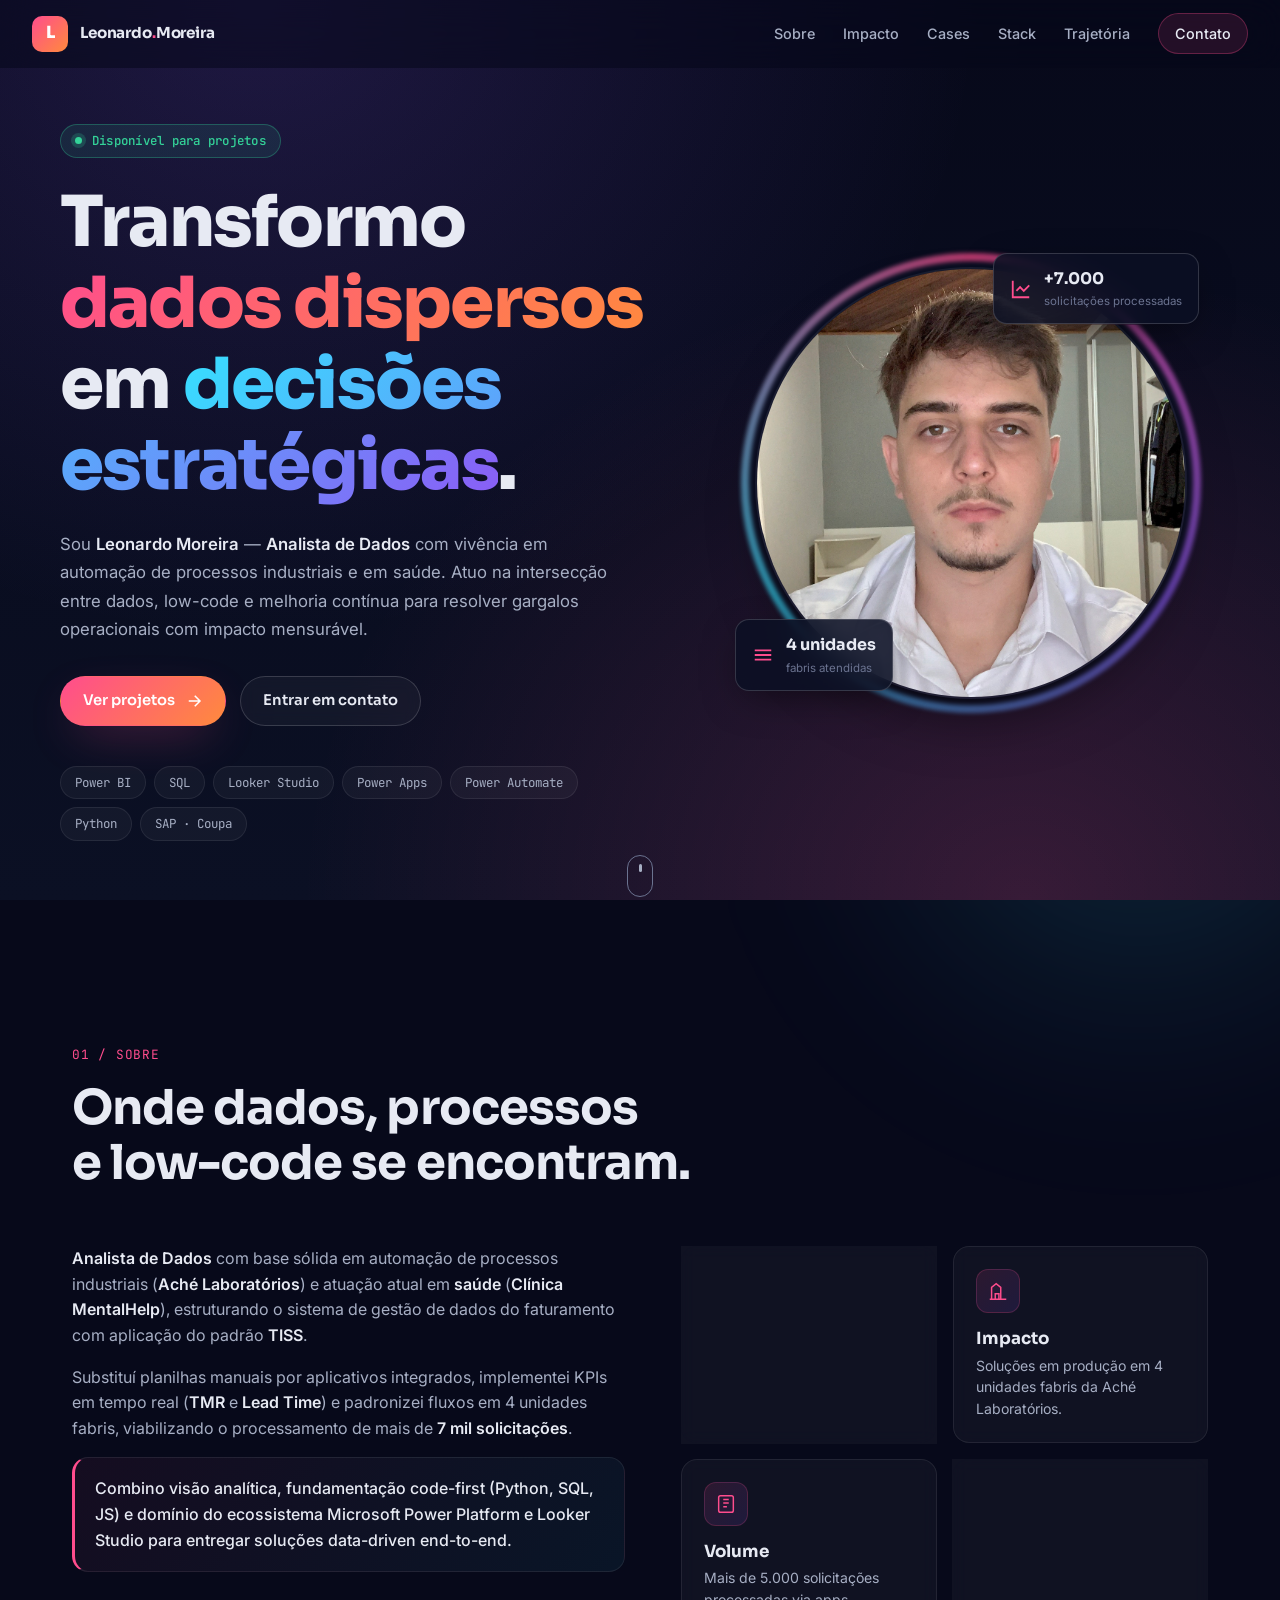
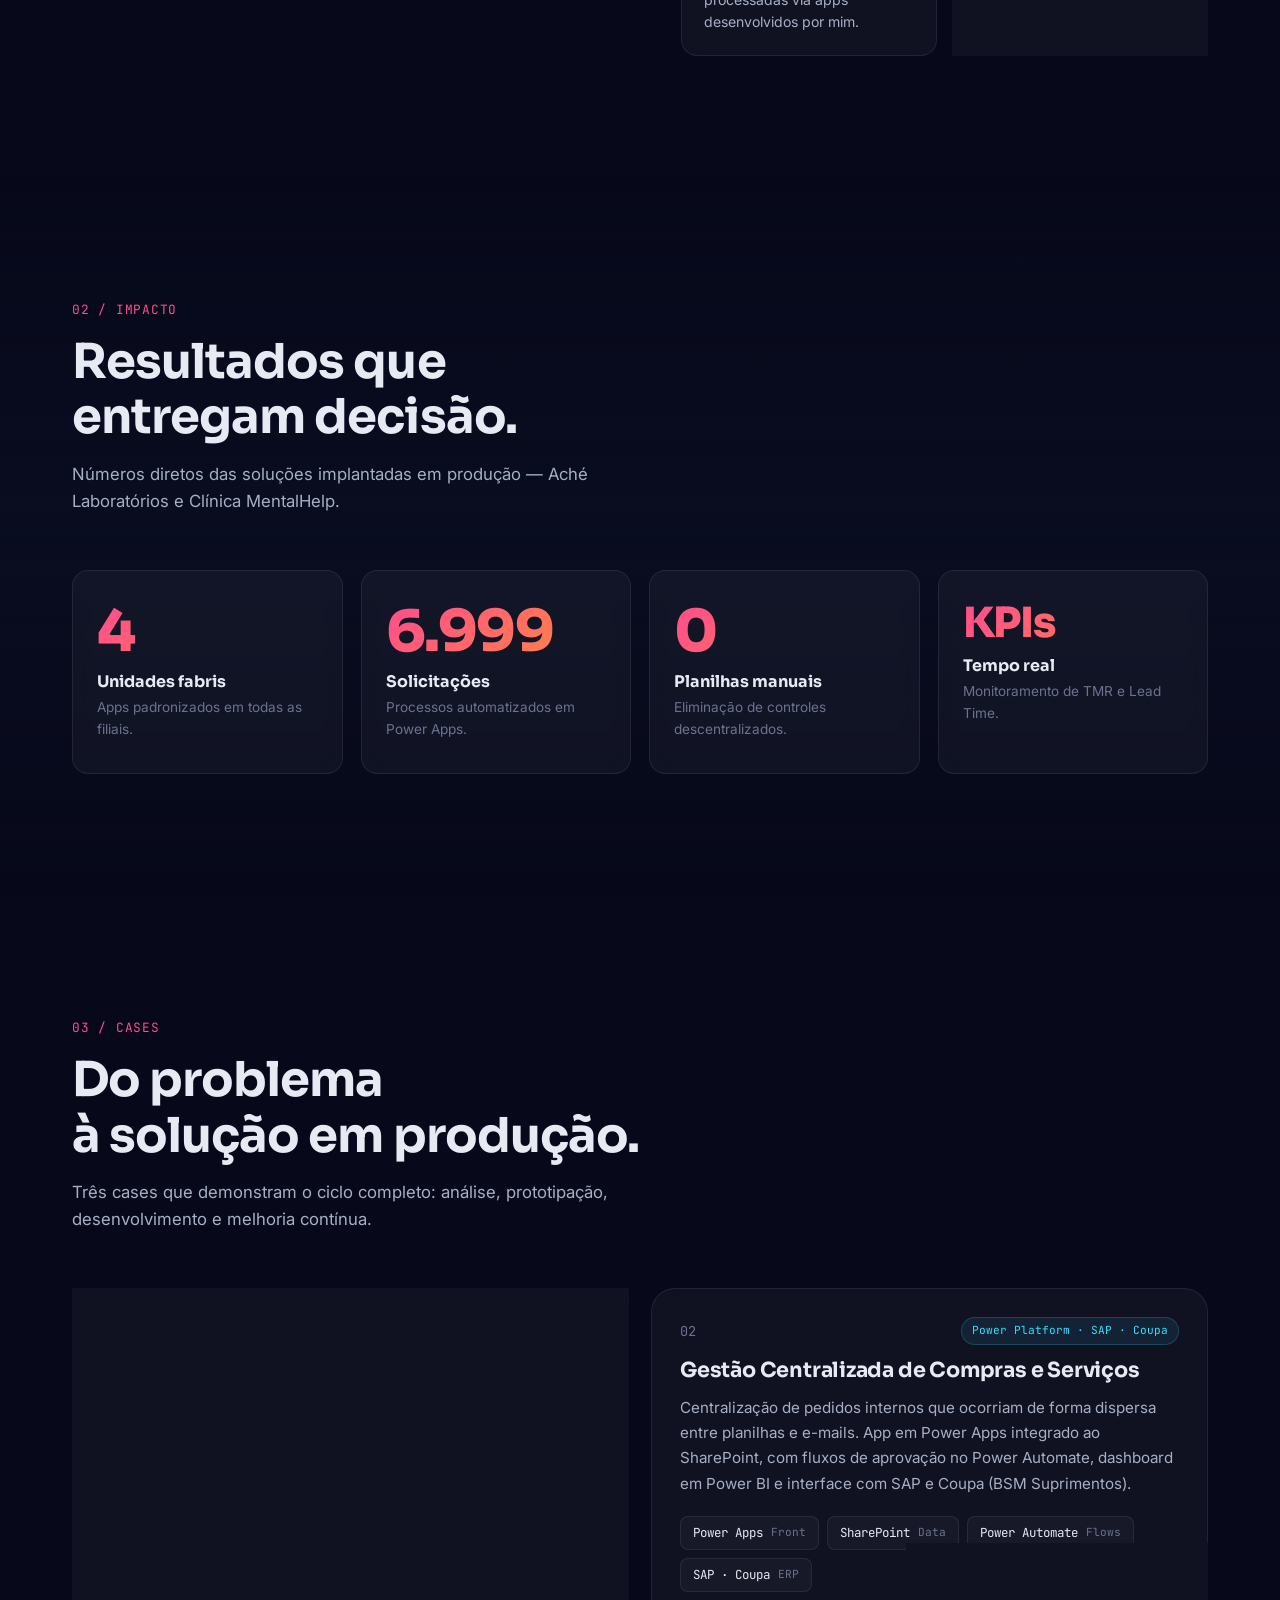
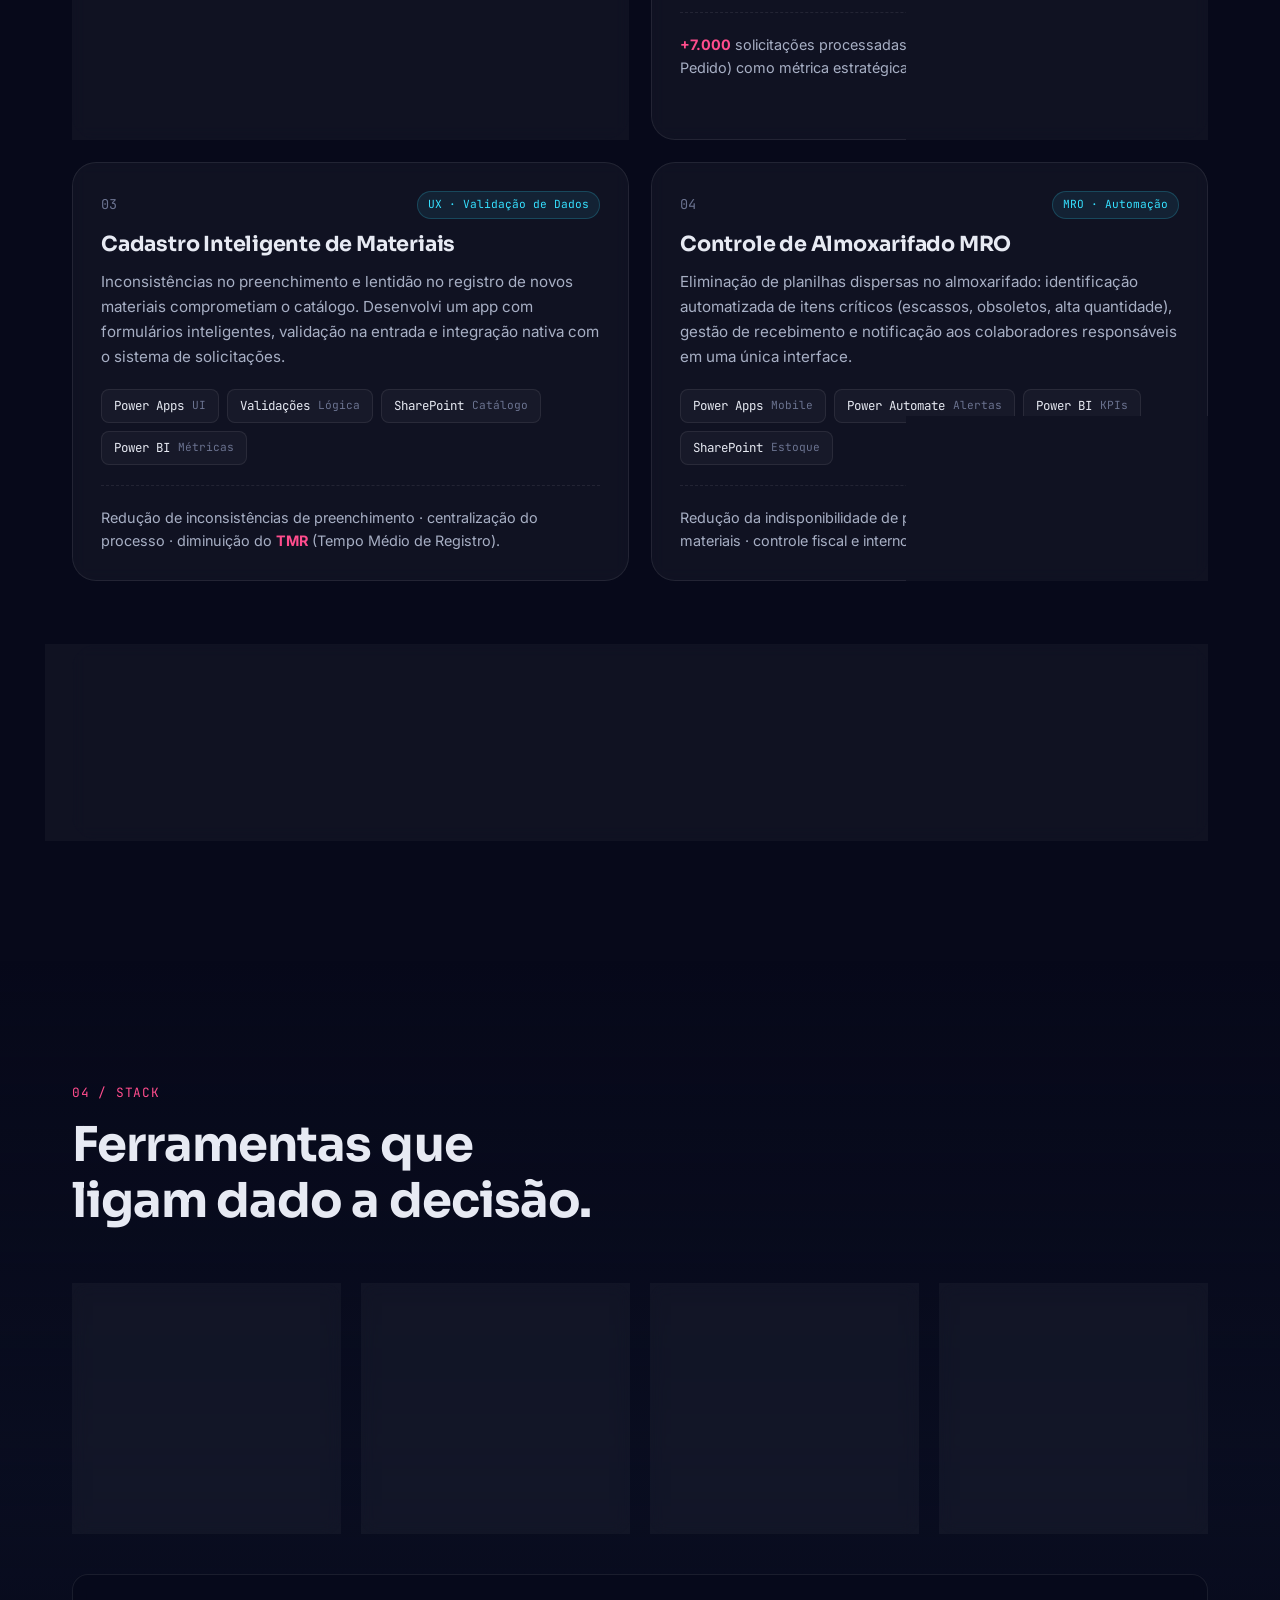
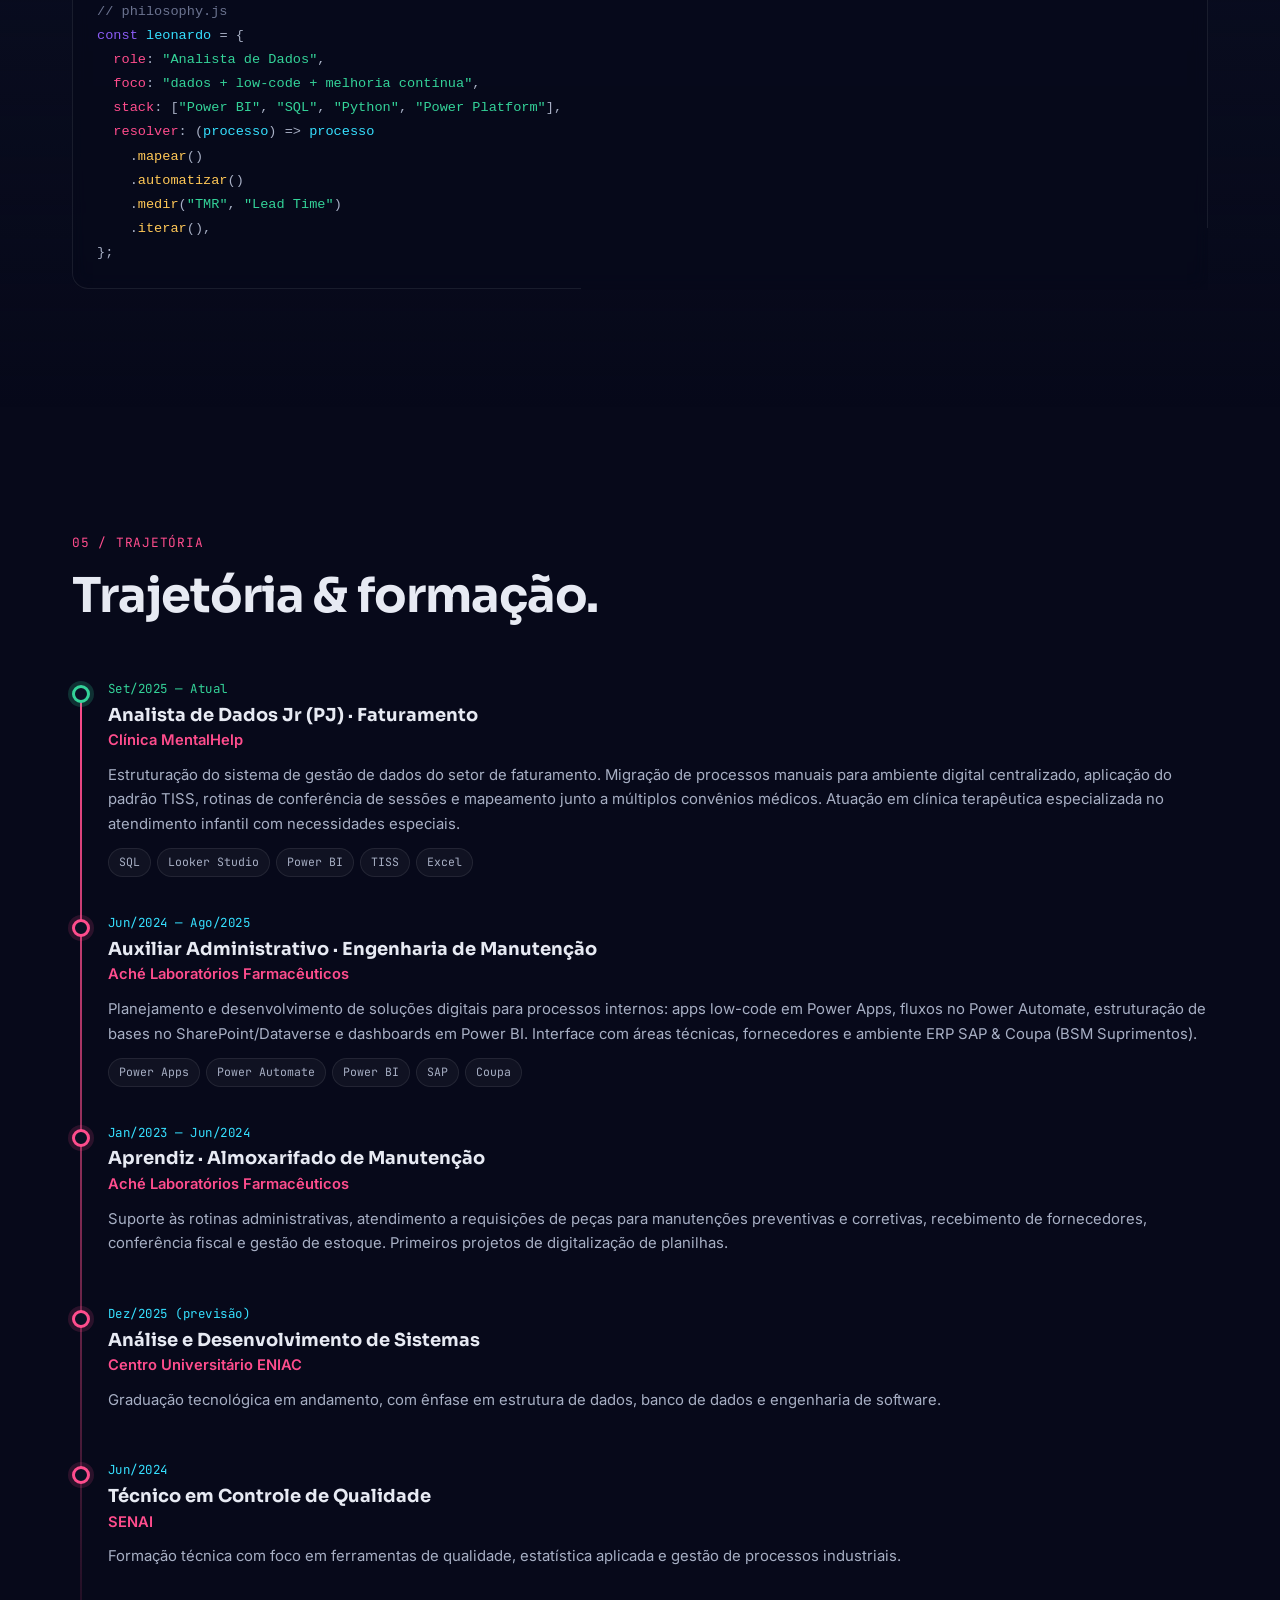
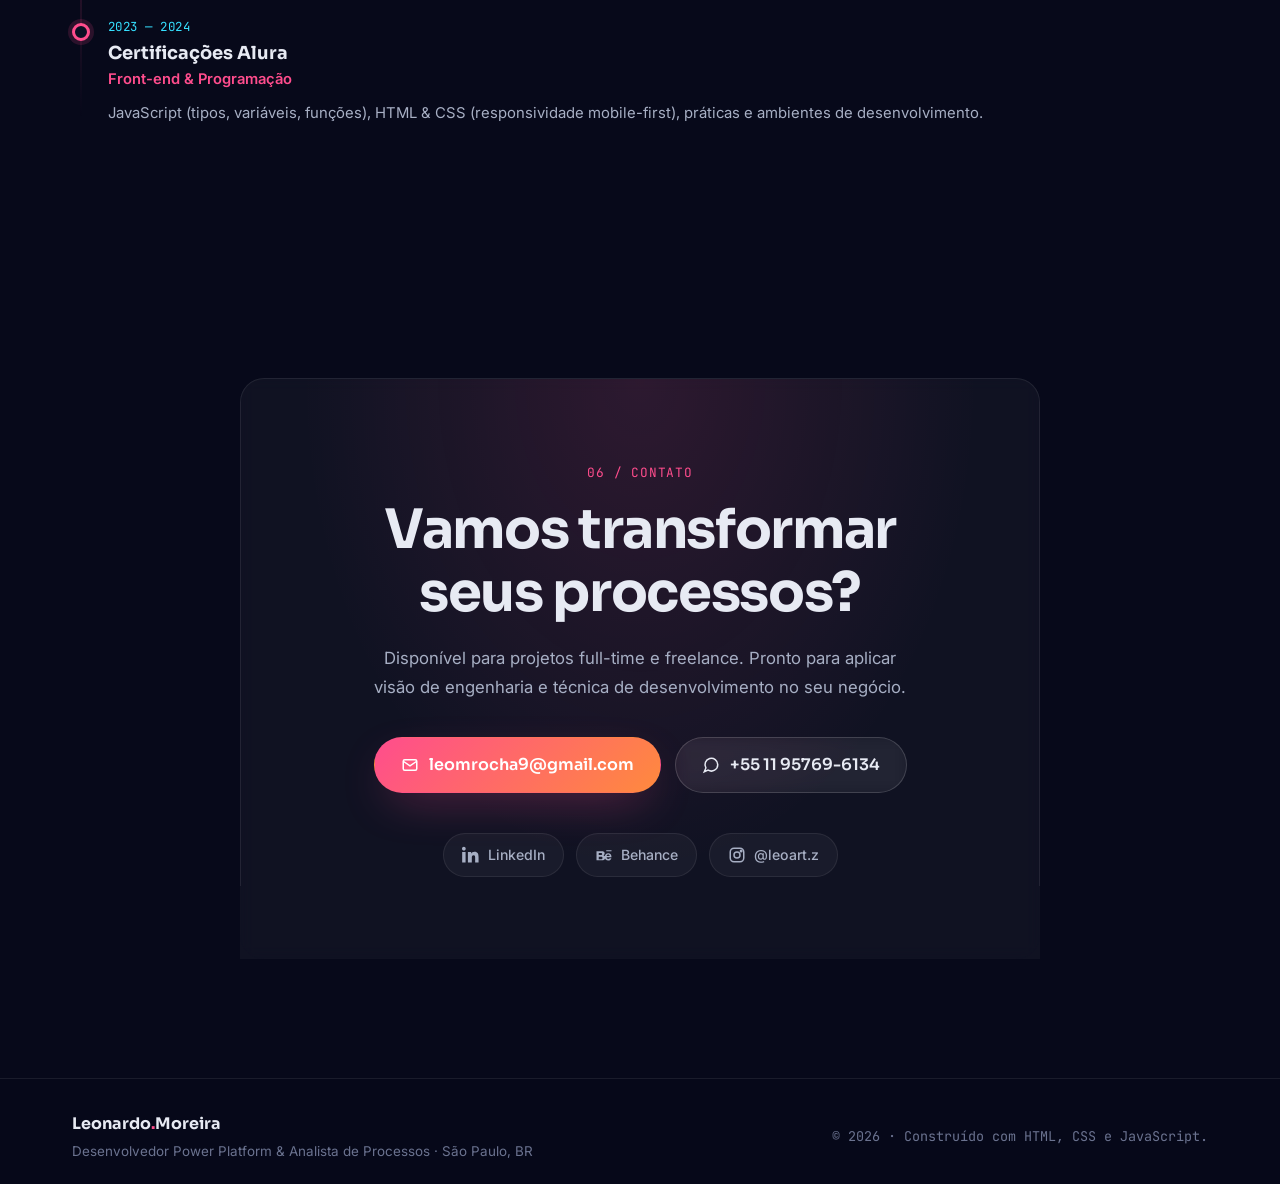
==== commit de070140: "content: update with current role at Clínica MentalHelp - Position changed to Analista de Dados (cur" ====
--- a/index.html
+++ b/index.html
@@ -3,16 +3,16 @@
 <head>
     <meta charset="UTF-8" />
     <meta name="viewport" content="width=device-width, initial-scale=1.0" />
-    <meta name="description" content="Leonardo Moreira — Desenvolvedor Power Platform & Analista de Processos. Transformando processos manuais em soluções digitais escaláveis." />
+    <meta name="description" content="Leonardo Moreira — Analista de Dados. Automação de processos, low-code e KPIs estratégicos com Power Platform, SQL e Looker Studio." />
     <meta name="author" content="Leonardo Moreira Rocha Alves" />
     <meta name="theme-color" content="#0a0e1a" />
 
     <meta property="og:type" content="website" />
     <meta property="og:title" content="Leonardo Moreira — Portfólio" />
-    <meta property="og:description" content="Desenvolvedor Power Platform & Analista de Processos" />
+    <meta property="og:description" content="Analista de Dados · Automação · Low-code · KPIs estratégicos" />
     <meta property="og:locale" content="pt_BR" />
 
-    <title>Leonardo Moreira — Power Platform & Processos</title>
+    <title>Leonardo Moreira — Analista de Dados</title>
 
     <link rel="icon" type="image/svg+xml" href="assets/favicon.svg" />
     <link rel="preconnect" href="https://fonts.googleapis.com" />
@@ -54,13 +54,13 @@
                         <span class="dot"></span> Disponível para projetos
                     </span>
                     <h1 class="hero__title">
-                        Transformo <span class="grad">processos manuais</span><br />
-                        em soluções <span class="grad-2">digitais escaláveis</span>.
+                        Transformo <span class="grad">dados dispersos</span><br />
+                        em <span class="grad-2">decisões estratégicas</span>.
                     </h1>
                     <p class="hero__lead">
-                        Sou <strong>Leonardo Moreira</strong> — Desenvolvedor Power Platform e Analista de Processos.
-                        Atuo na intersecção entre engenharia industrial, dados e low-code para resolver gargalos
-                        operacionais com impacto mensurável.
+                        Sou <strong>Leonardo Moreira</strong> — <strong>Analista de Dados</strong> com vivência
+                        em automação de processos industriais e em saúde. Atuo na intersecção entre dados,
+                        low-code e melhoria contínua para resolver gargalos operacionais com impacto mensurável.
                     </p>
                     <div class="hero__actions">
                         <a href="#cases" class="btn btn--primary">
@@ -70,13 +70,13 @@
                         <a href="#contato" class="btn btn--ghost">Entrar em contato</a>
                     </div>
                     <div class="hero__chips">
+                        <span class="chip">Power BI</span>
+                        <span class="chip">SQL</span>
+                        <span class="chip">Looker Studio</span>
                         <span class="chip">Power Apps</span>
                         <span class="chip">Power Automate</span>
-                        <span class="chip">Power BI</span>
-                        <span class="chip">SharePoint</span>
-                        <span class="chip">SAP PM</span>
                         <span class="chip">Python</span>
-                        <span class="chip">JavaScript</span>
+                        <span class="chip">SAP · Coupa</span>
                     </div>
                 </div>
 
@@ -89,7 +89,7 @@
                         <div class="profile__badge profile__badge--top">
                             <svg viewBox="0 0 24 24" fill="none" stroke="currentColor" stroke-width="2"><path d="M3 3v18h18"/><path d="M7 14l4-4 4 4 6-6"/></svg>
                             <div>
-                                <strong>+5.000</strong>
+                                <strong>+7.000</strong>
                                 <span>solicitações processadas</span>
                             </div>
                         </div>
@@ -113,24 +113,25 @@
             <div class="container">
                 <div class="section__head reveal">
                     <span class="section__eyebrow">01 / Sobre</span>
-                    <h2 class="section__title">Onde a engenharia<br /> encontra o low-code.</h2>
+                    <h2 class="section__title">Onde dados, processos<br /> e low-code se encontram.</h2>
                 </div>
                 <div class="about">
                     <div class="about__text reveal">
                         <p>
-                            Profissional com forte atuação no setor farmacêutico (<strong>Aché Laboratórios</strong>),
-                            especializado na área de <strong>Engenharia e Controle de Manutenção (ECM)</strong>.
-                            Meu foco não é apenas desenvolver software, mas usar a tecnologia para resolver
-                            gargalos operacionais reais.
+                            <strong>Analista de Dados</strong> com base sólida em automação de processos industriais
+                            (<strong>Aché Laboratórios</strong>) e atuação atual em <strong>saúde</strong>
+                            (<strong>Clínica MentalHelp</strong>), estruturando o sistema de gestão de dados do
+                            faturamento com aplicação do padrão <strong>TISS</strong>.
                         </p>
                         <p>
                             Substituí planilhas manuais por aplicativos integrados, implementei KPIs em tempo real
-                            (MTTR, TMP, TMR) e padronizei fluxos de trabalho em múltiplas plantas, gerando ganhos
-                            mensuráveis no ciclo de compra e na disponibilidade de materiais.
+                            (<strong>TMR</strong> e <strong>Lead Time</strong>) e padronizei fluxos em 4 unidades
+                            fabris, viabilizando o processamento de mais de <strong>7 mil solicitações</strong>.
                         </p>
                         <p class="about__highlight">
-                            Combino visão de processo, fundamentação code-first (HTML, CSS, JS, Python) e
-                            domínio do ecossistema Microsoft Power Platform para entregar soluções end-to-end.
+                            Combino visão analítica, fundamentação code-first (Python, SQL, JS) e domínio do
+                            ecossistema Microsoft Power Platform e Looker Studio para entregar soluções
+                            data-driven end-to-end.
                         </p>
                     </div>
                     <div class="about__pillars">
@@ -160,7 +161,7 @@
                                 <svg viewBox="0 0 24 24" fill="none" stroke="currentColor" stroke-width="1.6"><path d="M3 3v18h18"/><path d="M7 14l4-4 4 4 6-6"/></svg>
                             </div>
                             <h3>Estratégia</h3>
-                            <p>Implementação de KPIs em tempo real (MTTR, TMP, TMR) com visão analítica.</p>
+                            <p>Implementação de KPIs em tempo real (TMR, Lead Time) com visão analítica.</p>
                         </article>
                     </div>
                 </div>
@@ -172,8 +173,8 @@
             <div class="container">
                 <div class="section__head reveal">
                     <span class="section__eyebrow">02 / Impacto</span>
-                    <h2 class="section__title">Resultados estratégicos<br /> no Aché Laboratórios.</h2>
-                    <p class="section__sub">Números diretos da implementação do ecossistema Power Platform.</p>
+                    <h2 class="section__title">Resultados que<br /> entregam decisão.</h2>
+                    <p class="section__sub">Números diretos das soluções implantadas em produção — Aché Laboratórios e Clínica MentalHelp.</p>
                 </div>
                 <div class="metrics">
                     <article class="metric reveal">
@@ -182,9 +183,9 @@
                         <p>Apps padronizados em todas as filiais.</p>
                     </article>
                     <article class="metric reveal" data-delay="80">
-                        <div class="metric__value" data-count="5000" data-suffix="+">0</div>
+                        <div class="metric__value" data-count="7000" data-suffix="+">0</div>
                         <h3>Solicitações</h3>
-                        <p>Processos automatizados via Power Apps.</p>
+                        <p>Processos automatizados em Power Apps.</p>
                     </article>
                     <article class="metric reveal" data-delay="160">
                         <div class="metric__value" data-count="0">0</div>
@@ -194,7 +195,7 @@
                     <article class="metric reveal" data-delay="240">
                         <div class="metric__value metric__value--text">KPIs</div>
                         <h3>Tempo real</h3>
-                        <p>Monitoramento de MTTR, TMP e TMR.</p>
+                        <p>Monitoramento de TMR e Lead Time.</p>
                     </article>
                 </div>
             </div>
@@ -209,31 +210,55 @@
                     <p class="section__sub">Três cases que demonstram o ciclo completo: análise, prototipação, desenvolvimento e melhoria contínua.</p>
                 </div>
                 <div class="cases">
-                    <article class="case reveal">
+                    <article class="case case--featured reveal">
                         <header class="case__header">
                             <span class="case__num">01</span>
-                            <span class="case__tag">Power Platform · SAP PM</span>
+                            <span class="case__tag case__tag--current">Atual · Saúde · TISS</span>
+                        </header>
+                        <h3>Gestão de Dados de Faturamento — Clínica MentalHelp</h3>
+                        <p class="case__desc">
+                            Estruturação e implantação do sistema de gestão de dados do setor de faturamento de
+                            uma clínica terapêutica especializada em atendimento infantil. Migração de processos
+                            manuais para ambiente digital centralizado, com aplicação do padrão <strong>TISS</strong>
+                            (Troca de Informações em Saúde Suplementar) na padronização de consultas, sessões e
+                            convênios.
+                        </p>
+                        <ul class="case__stack">
+                            <li>SQL <span>Modelagem</span></li>
+                            <li>Looker Studio <span>BI</span></li>
+                            <li>TISS <span>Padrão</span></li>
+                            <li>Excel <span>ETL</span></li>
+                        </ul>
+                        <div class="case__result">
+                            Aumento da rastreabilidade · redução de divergências no faturamento · navegação automatizada em múltiplos portais de convênios.
+                        </div>
+                    </article>
+
+                    <article class="case reveal" data-delay="80">
+                        <header class="case__header">
+                            <span class="case__num">02</span>
+                            <span class="case__tag">Power Platform · SAP · Coupa</span>
                         </header>
                         <h3>Gestão Centralizada de Compras e Serviços</h3>
                         <p class="case__desc">
                             Centralização de pedidos internos que ocorriam de forma dispersa entre planilhas
                             e e-mails. App em Power Apps integrado ao SharePoint, com fluxos de aprovação no
-                            Power Automate e ponte para o módulo PM do SAP.
+                            Power Automate, dashboard em Power BI e interface com SAP e Coupa (BSM Suprimentos).
                         </p>
                         <ul class="case__stack">
                             <li>Power Apps <span>Front</span></li>
                             <li>SharePoint <span>Data</span></li>
                             <li>Power Automate <span>Flows</span></li>
-                            <li>SAP PM <span>Integração</span></li>
+                            <li>SAP · Coupa <span>ERP</span></li>
                         </ul>
                         <div class="case__result">
-                            <strong>+4.000</strong> solicitações processadas · TMP definido como métrica de melhoria contínua.
-                        </div>
-                    </article>
-
-                    <article class="case reveal" data-delay="100">
+                            <strong>+7.000</strong> solicitações processadas em 4 unidades · <strong>Lead Time</strong> (Ciclo de Pedido) como métrica estratégica de melhoria contínua.
+                        </div>
+                    </article>
+
+                    <article class="case reveal" data-delay="160">
                         <header class="case__header">
-                            <span class="case__num">02</span>
+                            <span class="case__num">03</span>
                             <span class="case__tag">UX · Validação de Dados</span>
                         </header>
                         <h3>Cadastro Inteligente de Materiais</h3>
@@ -246,30 +271,32 @@
                             <li>Power Apps <span>UI</span></li>
                             <li>Validações <span>Lógica</span></li>
                             <li>SharePoint <span>Catálogo</span></li>
+                            <li>Power BI <span>Métricas</span></li>
                         </ul>
                         <div class="case__result">
-                            Redução drástica de erros e aceleração do <strong>TMR</strong> (Tempo Médio de Registro).
-                        </div>
-                    </article>
-
-                    <article class="case reveal" data-delay="200">
+                            Redução de inconsistências de preenchimento · centralização do processo · diminuição do <strong>TMR</strong> (Tempo Médio de Registro).
+                        </div>
+                    </article>
+
+                    <article class="case reveal" data-delay="240">
                         <header class="case__header">
-                            <span class="case__num">03</span>
+                            <span class="case__num">04</span>
                             <span class="case__tag">MRO · Automação</span>
                         </header>
-                        <h3>Controle de Estoque MRO e Automação</h3>
+                        <h3>Controle de Almoxarifado MRO</h3>
                         <p class="case__desc">
-                            Eliminação de planilhas dispersas no almoxarifado: gestão de movimentação,
-                            recebimento e retiradas em uma única interface. Alertas automáticos de escassez
-                            disparam reposição com um toque.
+                            Eliminação de planilhas dispersas no almoxarifado: identificação automatizada de itens
+                            críticos (escassos, obsoletos, alta quantidade), gestão de recebimento e notificação
+                            aos colaboradores responsáveis em uma única interface.
                         </p>
                         <ul class="case__stack">
                             <li>Power Apps <span>Mobile</span></li>
                             <li>Power Automate <span>Alertas</span></li>
                             <li>Power BI <span>KPIs</span></li>
+                            <li>SharePoint <span>Estoque</span></li>
                         </ul>
                         <div class="case__result">
-                            Redução da indisponibilidade de materiais · controle fiscal e interno automatizado.
+                            Redução da indisponibilidade de peças · maior agilidade na saída de materiais · controle fiscal e interno automatizado.
                         </div>
                     </article>
                 </div>
@@ -312,54 +339,55 @@
 
                 <div class="stack">
                     <article class="stack__group reveal">
-                        <h3>Power Platform</h3>
+                        <h3>Dados &amp; BI</h3>
                         <ul>
-                            <li><span class="dotc dotc--p"></span> Power Apps <em>(Canvas / Model-driven)</em></li>
-                            <li><span class="dotc dotc--p"></span> Power Automate <em>(Cloud Flows)</em></li>
                             <li><span class="dotc dotc--p"></span> Power BI <em>(DAX / Modelagem)</em></li>
-                            <li><span class="dotc dotc--p"></span> SharePoint &amp; Dataverse</li>
+                            <li><span class="dotc dotc--p"></span> Looker Studio</li>
+                            <li><span class="dotc dotc--p"></span> SQL &amp; ETL</li>
+                            <li><span class="dotc dotc--p"></span> Excel avançado · VBA</li>
                         </ul>
                     </article>
 
                     <article class="stack__group reveal" data-delay="80">
+                        <h3>Power Platform &amp; ERP</h3>
+                        <ul>
+                            <li><span class="dotc dotc--c"></span> Power Apps <em>(Canvas)</em></li>
+                            <li><span class="dotc dotc--c"></span> Power Automate <em>(Cloud Flows)</em></li>
+                            <li><span class="dotc dotc--c"></span> SharePoint &amp; Dataverse</li>
+                            <li><span class="dotc dotc--c"></span> SAP · Coupa <em>(BSM)</em></li>
+                        </ul>
+                    </article>
+
+                    <article class="stack__group reveal" data-delay="160">
                         <h3>Linguagens &amp; Code</h3>
                         <ul>
-                            <li><span class="dotc dotc--c"></span> Python &amp; JavaScript</li>
-                            <li><span class="dotc dotc--c"></span> VBA &amp; DAX</li>
-                            <li><span class="dotc dotc--c"></span> HTML, CSS &amp; React</li>
-                            <li><span class="dotc dotc--c"></span> SQL &amp; ETL</li>
-                        </ul>
-                    </article>
-
-                    <article class="stack__group reveal" data-delay="160">
-                        <h3>Qualidade &amp; Processos</h3>
+                            <li><span class="dotc dotc--y"></span> Python &amp; JavaScript</li>
+                            <li><span class="dotc dotc--y"></span> SQL &amp; DAX</li>
+                            <li><span class="dotc dotc--y"></span> HTML, CSS &amp; React</li>
+                            <li><span class="dotc dotc--y"></span> Padrão TISS <em>(Saúde)</em></li>
+                        </ul>
+                    </article>
+
+                    <article class="stack__group reveal" data-delay="240">
+                        <h3>Processos &amp; Design</h3>
                         <ul>
-                            <li><span class="dotc dotc--y"></span> PDCA, Ishikawa, 5S</li>
-                            <li><span class="dotc dotc--y"></span> KPIs (MTTR, TMP, TMR)</li>
-                            <li><span class="dotc dotc--y"></span> Mapeamento de processos</li>
-                            <li><span class="dotc dotc--y"></span> Metodologias ágeis · Kanban</li>
-                        </ul>
-                    </article>
-
-                    <article class="stack__group reveal" data-delay="240">
-                        <h3>UI / UX &amp; Design</h3>
-                        <ul>
-                            <li><span class="dotc dotc--g"></span> Figma · Prototipação</li>
-                            <li><span class="dotc dotc--g"></span> Adobe Photoshop · Illustrator</li>
-                            <li><span class="dotc dotc--g"></span> Premiere · Edição audiovisual</li>
-                            <li><span class="dotc dotc--g"></span> Blender · Modelagem 3D</li>
+                            <li><span class="dotc dotc--g"></span> PDCA · Ishikawa · 5W2H</li>
+                            <li><span class="dotc dotc--g"></span> KPIs (TMR, Lead Time)</li>
+                            <li><span class="dotc dotc--g"></span> Figma · Photoshop · Illustrator</li>
+                            <li><span class="dotc dotc--g"></span> Trello · Obsidian · Looker</li>
                         </ul>
                     </article>
                 </div>
 
                 <pre class="codeblock reveal" aria-hidden="true"><code><span class="t-c">// philosophy.js</span>
 <span class="t-k">const</span> <span class="t-v">leonardo</span> = {
-  <span class="t-p">foco</span>: <span class="t-s">"engenharia + low-code + dados"</span>,
-  <span class="t-p">stack</span>: [<span class="t-s">"Power Platform"</span>, <span class="t-s">"JS"</span>, <span class="t-s">"Python"</span>, <span class="t-s">"SQL"</span>],
+  <span class="t-p">role</span>: <span class="t-s">"Analista de Dados"</span>,
+  <span class="t-p">foco</span>: <span class="t-s">"dados + low-code + melhoria contínua"</span>,
+  <span class="t-p">stack</span>: [<span class="t-s">"Power BI"</span>, <span class="t-s">"SQL"</span>, <span class="t-s">"Python"</span>, <span class="t-s">"Power Platform"</span>],
   <span class="t-p">resolver</span>: (<span class="t-v">processo</span>) =&gt; <span class="t-v">processo</span>
     .<span class="t-f">mapear</span>()
     .<span class="t-f">automatizar</span>()
-    .<span class="t-f">medir</span>(<span class="t-s">"MTTR"</span>, <span class="t-s">"TMP"</span>, <span class="t-s">"TMR"</span>)
+    .<span class="t-f">medir</span>(<span class="t-s">"TMR"</span>, <span class="t-s">"Lead Time"</span>)
     .<span class="t-f">iterar</span>(),
 };</code></pre>
             </div>
@@ -374,38 +402,54 @@
                 </div>
 
                 <ol class="timeline">
-                    <li class="timeline__item reveal">
-                        <span class="timeline__date">Jun/2024 — Atual</span>
-                        <h3>Assistente Administrativo · Engenharia</h3>
-                        <span class="timeline__org">Aché Laboratórios</span>
-                        <p>Promoção interna após o programa de aprendizado. Atuação em desenvolvimento de soluções
-                        Power Platform, automações em nuvem, dashboards de KPIs e interface com o módulo PM do SAP.</p>
+                    <li class="timeline__item timeline__item--current reveal">
+                        <span class="timeline__date">Set/2025 — Atual</span>
+                        <h3>Analista de Dados Jr (PJ) · Faturamento</h3>
+                        <span class="timeline__org">Clínica MentalHelp</span>
+                        <p>Estruturação do sistema de gestão de dados do setor de faturamento. Migração de
+                        processos manuais para ambiente digital centralizado, aplicação do padrão TISS,
+                        rotinas de conferência de sessões e mapeamento junto a múltiplos convênios médicos.
+                        Atuação em clínica terapêutica especializada no atendimento infantil com
+                        necessidades especiais.</p>
                         <ul class="timeline__tags">
-                            <li>Power Apps</li><li>Power Automate</li><li>Power BI</li><li>SAP PM</li>
+                            <li>SQL</li><li>Looker Studio</li><li>Power BI</li><li>TISS</li><li>Excel</li>
                         </ul>
                     </li>
                     <li class="timeline__item reveal" data-delay="80">
-                        <span class="timeline__date">Fev/2023 — Jun/2024</span>
-                        <h3>Aprendiz Administrativo · Engenharia</h3>
-                        <span class="timeline__org">Aché Laboratórios</span>
-                        <p>Foco em rotinas de MRO e ECM: almoxarifado, controle de estoque, recebimento de materiais
-                        e suporte a fornecedores. Primeiros projetos de digitalização de planilhas.</p>
+                        <span class="timeline__date">Jun/2024 — Ago/2025</span>
+                        <h3>Auxiliar Administrativo · Engenharia de Manutenção</h3>
+                        <span class="timeline__org">Aché Laboratórios Farmacêuticos</span>
+                        <p>Planejamento e desenvolvimento de soluções digitais para processos internos:
+                        apps low-code em Power Apps, fluxos no Power Automate, estruturação de bases no
+                        SharePoint/Dataverse e dashboards em Power BI. Interface com áreas técnicas,
+                        fornecedores e ambiente ERP SAP &amp; Coupa (BSM Suprimentos).</p>
+                        <ul class="timeline__tags">
+                            <li>Power Apps</li><li>Power Automate</li><li>Power BI</li><li>SAP</li><li>Coupa</li>
+                        </ul>
                     </li>
                     <li class="timeline__item reveal" data-delay="160">
+                        <span class="timeline__date">Jan/2023 — Jun/2024</span>
+                        <h3>Aprendiz · Almoxarifado de Manutenção</h3>
+                        <span class="timeline__org">Aché Laboratórios Farmacêuticos</span>
+                        <p>Suporte às rotinas administrativas, atendimento a requisições de peças para
+                        manutenções preventivas e corretivas, recebimento de fornecedores, conferência
+                        fiscal e gestão de estoque. Primeiros projetos de digitalização de planilhas.</p>
+                    </li>
+                    <li class="timeline__item reveal" data-delay="240">
                         <span class="timeline__date">Dez/2025 (previsão)</span>
                         <h3>Análise e Desenvolvimento de Sistemas</h3>
                         <span class="timeline__org">Centro Universitário ENIAC</span>
                         <p>Graduação tecnológica em andamento, com ênfase em estrutura de dados, banco de dados e
                         engenharia de software.</p>
                     </li>
-                    <li class="timeline__item reveal" data-delay="240">
+                    <li class="timeline__item reveal" data-delay="320">
                         <span class="timeline__date">Jun/2024</span>
                         <h3>Técnico em Controle de Qualidade</h3>
                         <span class="timeline__org">SENAI</span>
                         <p>Formação técnica com foco em ferramentas de qualidade, estatística aplicada e
                         gestão de processos industriais.</p>
                     </li>
-                    <li class="timeline__item reveal" data-delay="320">
+                    <li class="timeline__item reveal" data-delay="400">
                         <span class="timeline__date">2023 — 2024</span>
                         <h3>Certificações Alura</h3>
                         <span class="timeline__org">Front-end &amp; Programação</span>
--- a/styles/main.css
+++ b/styles/main.css
@@ -944,6 +944,34 @@
     font-size: 0.7rem;
 }
 
+.case__tag--current {
+    background: rgba(52, 211, 153, 0.1);
+    border-color: rgba(52, 211, 153, 0.3);
+    color: var(--green);
+    display: inline-flex;
+    align-items: center;
+    gap: 6px;
+}
+
+.case__tag--current::before {
+    content: '';
+    width: 6px;
+    height: 6px;
+    border-radius: 50%;
+    background: var(--green);
+    box-shadow: 0 0 0 3px rgba(52, 211, 153, 0.2);
+    animation: pulse 2s ease-in-out infinite;
+}
+
+.case--featured {
+    background: linear-gradient(135deg, rgba(52, 211, 153, 0.06), rgba(54, 224, 255, 0.04)), var(--surface);
+    border-color: rgba(52, 211, 153, 0.2);
+}
+
+.case--featured::after {
+    background: linear-gradient(90deg, var(--green), var(--cyan));
+}
+
 .case h3 {
     font-size: 1.3rem;
     margin-bottom: 12px;
@@ -997,7 +1025,7 @@
 
 @media (min-width: 768px) {
     .cases {
-        grid-template-columns: repeat(3, 1fr);
+        grid-template-columns: repeat(2, 1fr);
         gap: 22px;
     }
 }
@@ -1206,6 +1234,16 @@
     box-shadow: 0 0 0 4px rgba(255, 77, 141, 0.15);
 }
 
+.timeline__item--current::before {
+    border-color: var(--green);
+    box-shadow: 0 0 0 4px rgba(52, 211, 153, 0.2);
+    animation: pulse 2.4s ease-in-out infinite;
+}
+
+.timeline__item--current .timeline__date {
+    color: var(--green);
+}
+
 .timeline__date {
     font-family: var(--font-mono);
     font-size: 0.78rem;
